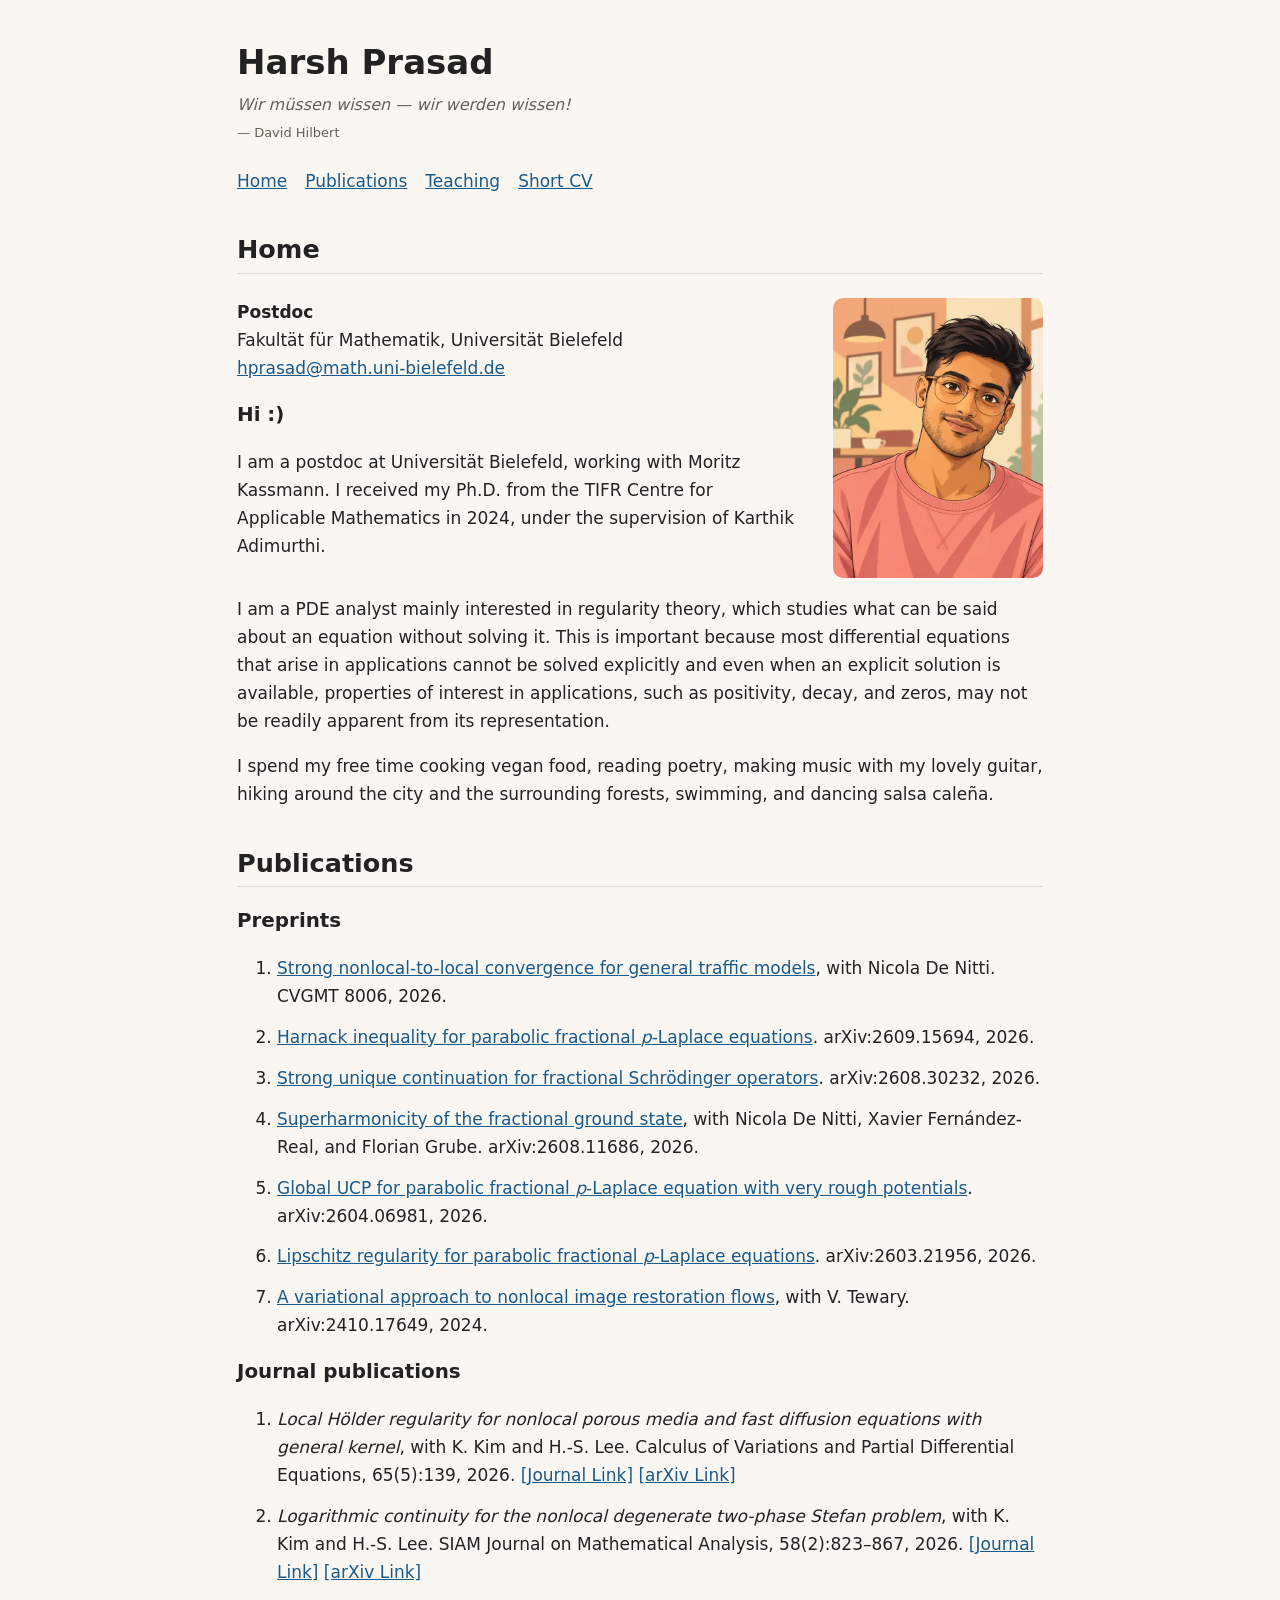
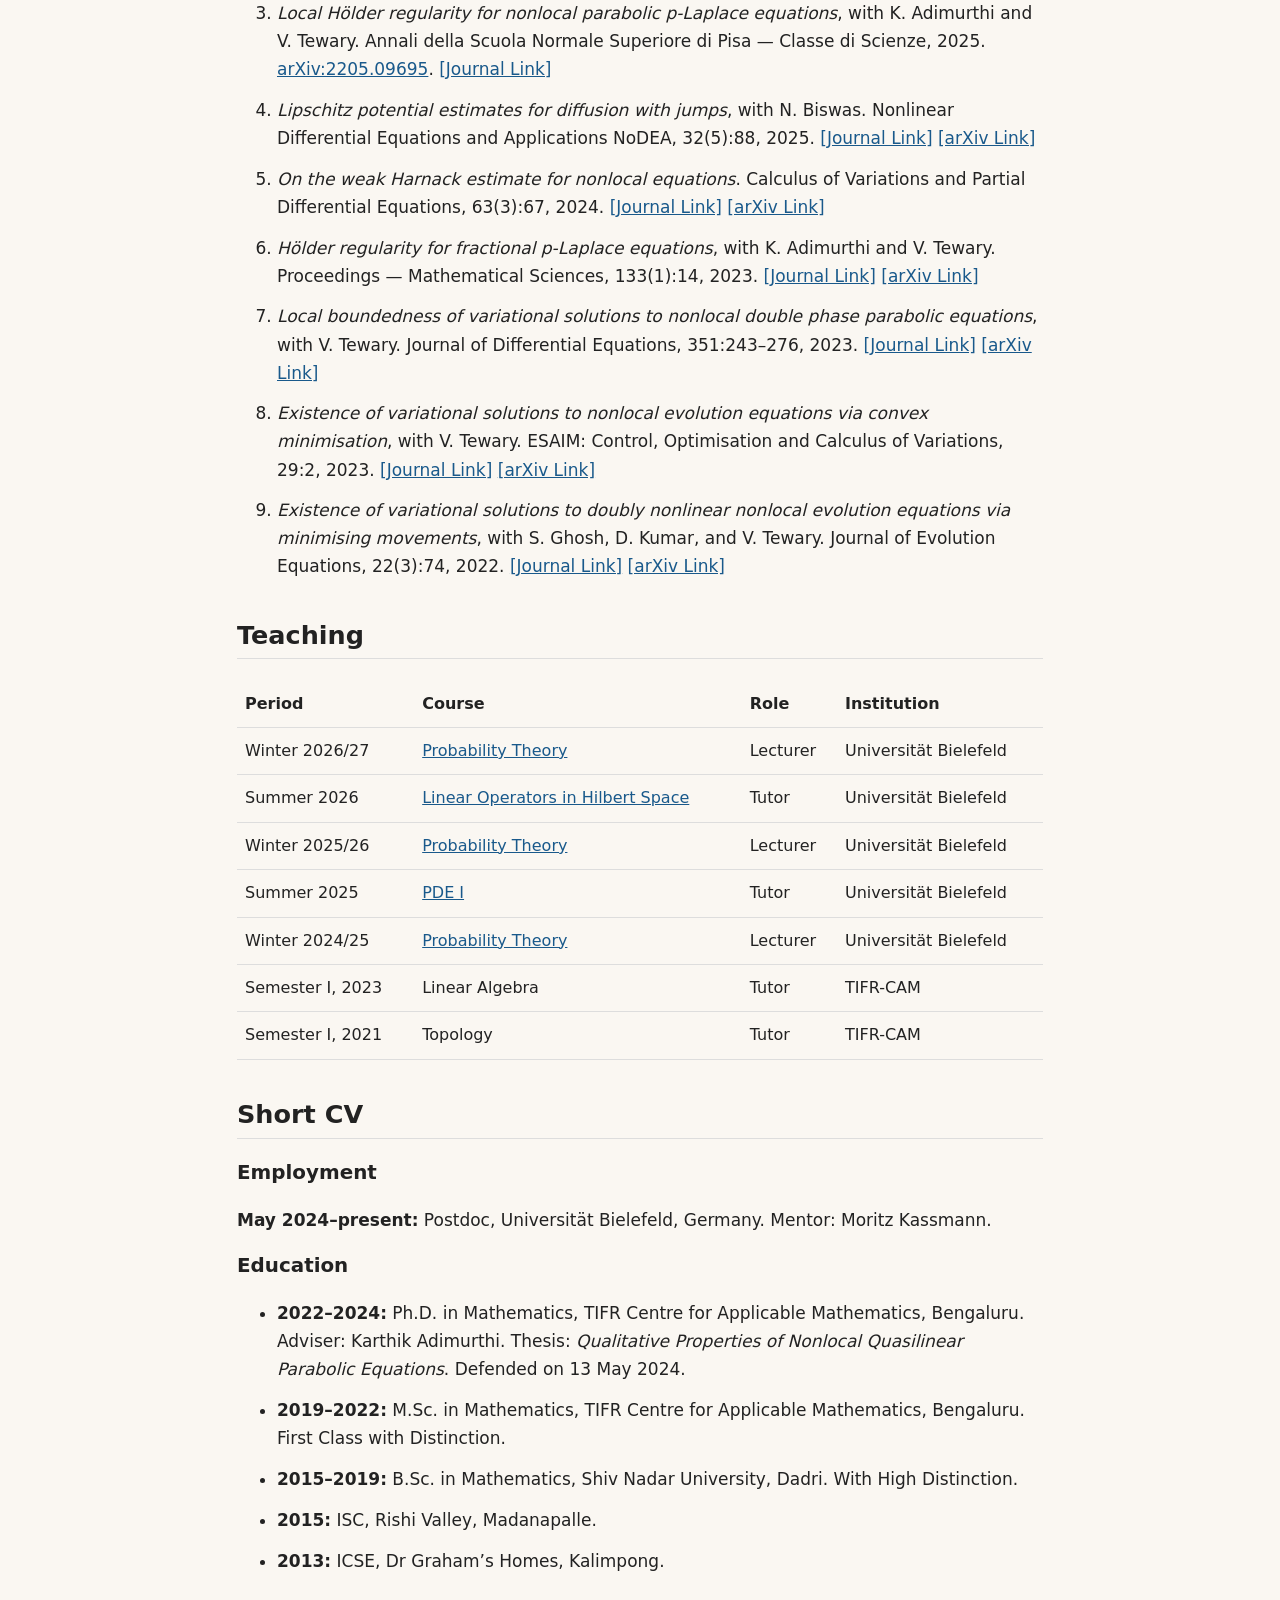
==== index.html @ 890b650e "Update ISC schooling to Rishi Valley, Madanapalle" ====
<!doctype html>
<html lang="en-GB">
<head>
<meta charset="utf-8">
<meta name="viewport" content="width=device-width, initial-scale=1">
<title>Harsh Prasad — Academic Profile</title>
<link rel="stylesheet" href="style.css?v=20261004-hilbert">
<style>
html, body { background-color: #FAF7F2; }
</style>
</head>
<body>
<h1>Harsh Prasad</h1>
<blockquote class="motto" lang="de">
<p>Wir müssen wissen — wir werden wissen!</p>
<footer>— David Hilbert</footer>
</blockquote>

<nav aria-label="Section navigation"><a href="#home">Home</a><a href="#publications">Publications</a><a href="#teaching">Teaching</a><a href="#cv">Short CV</a></nav>
<section id="home">
<h2>Home</h2>
<div class="profile-intro">
<div class="profile-text">
<p><strong>Postdoc</strong><br>Fakultät für Mathematik, Universität Bielefeld<br><a href="mailto:hprasad@math.uni-bielefeld.de">hprasad@math.uni-bielefeld.de</a></p>
<h3>Hi :)</h3>
<p>I am a postdoc at Universität Bielefeld, working with Moritz Kassmann. I received my Ph.D. from the TIFR Centre for Applicable Mathematics in 2024, under the supervision of Karthik Adimurthi.</p>
</div>
<img class="profile-portrait" src="images/harsh-prasad-anime.webp" alt="Anime-style portrait of Harsh Prasad" width="600" height="800" decoding="async">
</div>
<p>I am a PDE analyst mainly interested in regularity theory, which studies what can be said about an equation without solving it. This is important because most differential equations that arise in applications cannot be solved explicitly and even when an explicit solution is available, properties of interest in applications, such as positivity, decay, and zeros, may not be readily apparent from its representation.</p>
<p>I spend my free time cooking vegan food, reading poetry, making music with my lovely guitar, hiking around the city and the surrounding forests, swimming, and dancing salsa caleña.</p>
</section>
<section id="publications">
<h2>Publications</h2>
<h3>Preprints</h3>
<ol>
<li><a href="https://cvgmt.sns.it/paper/8006/">Strong nonlocal-to-local convergence for general traffic models</a>, with Nicola De Nitti. CVGMT 8006, 2026.</li>
<li><a href="https://arxiv.org/abs/2609.15694">Harnack inequality for parabolic fractional <i>p</i>-Laplace equations</a>. arXiv:2609.15694, 2026.</li>
<li><a href="https://arxiv.org/abs/2608.30232">Strong unique continuation for fractional Schrödinger operators</a>. arXiv:2608.30232, 2026.</li>
<li><a href="https://arxiv.org/abs/2608.11686">Superharmonicity of the fractional ground state</a>, with Nicola De Nitti, Xavier Fernández-Real, and Florian Grube. arXiv:2608.11686, 2026.</li>
<li><a href="https://arxiv.org/abs/2604.06981">Global UCP for parabolic fractional <i>p</i>-Laplace equation with very rough potentials</a>. arXiv:2604.06981, 2026.</li>
<li><a href="https://arxiv.org/abs/2603.21956">Lipschitz regularity for parabolic fractional <i>p</i>-Laplace equations</a>. arXiv:2603.21956, 2026.</li>
<li><a href="https://arxiv.org/abs/2410.17649">A variational approach to nonlocal image restoration flows</a>, with V. Tewary. arXiv:2410.17649, 2024.</li>
</ol>
<h3>Journal publications</h3>
<ol>
<li><i>Local Hölder regularity for nonlocal porous media and fast diffusion equations with general kernel</i>, with K. Kim and H.-S. Lee. Calculus of Variations and Partial Differential Equations, 65(5):139, 2026. <a href="https://doi.org/10.1007/s00526-026-03306-4">[Journal Link]</a> <a href="https://arxiv.org/abs/2504.15735">[arXiv Link]</a></li>
<li><i>Logarithmic continuity for the nonlocal degenerate two-phase Stefan problem</i>, with K. Kim and H.-S. Lee. SIAM Journal on Mathematical Analysis, 58(2):823–867, 2026. <a href="https://epubs.siam.org/doi/10.1137/25M1757770">[Journal Link]</a> <a href="https://arxiv.org/abs/2504.17383">[arXiv Link]</a></li>
<li><i>Local Hölder regularity for nonlocal parabolic <i>p</i>-Laplace equations</i>, with K. Adimurthi and V. Tewary. Annali della Scuola Normale Superiore di Pisa — Classe di Scienze, 2025. <a href="https://arxiv.org/abs/2205.09695">arXiv:2205.09695</a>. <a href="https://journals.sns.it/index.php/annaliscienze/article/view/6906">[Journal Link]</a></li>
<li><i>Lipschitz potential estimates for diffusion with jumps</i>, with N. Biswas. Nonlinear Differential Equations and Applications NoDEA, 32(5):88, 2025. <a href="https://doi.org/10.1007/s00030-025-01086-y">[Journal Link]</a> <a href="https://arxiv.org/abs/2307.02803">[arXiv Link]</a></li>
<li><i>On the weak Harnack estimate for nonlocal equations</i>. Calculus of Variations and Partial Differential Equations, 63(3):67, 2024. <a href="https://doi.org/10.1007/s00526-024-02670-3">[Journal Link]</a> <a href="https://arxiv.org/abs/2306.02933">[arXiv Link]</a></li>
<li><i>Hölder regularity for fractional <i>p</i>-Laplace equations</i>, with K. Adimurthi and V. Tewary. Proceedings — Mathematical Sciences, 133(1):14, 2023. <a href="https://doi.org/10.1007/s12044-023-00734-6">[Journal Link]</a> <a href="https://arxiv.org/abs/2203.13082">[arXiv Link]</a></li>
<li><i>Local boundedness of variational solutions to nonlocal double phase parabolic equations</i>, with V. Tewary. Journal of Differential Equations, 351:243–276, 2023. <a href="https://www.sciencedirect.com/science/article/pii/S002203962200746X">[Journal Link]</a> <a href="https://arxiv.org/abs/2112.02345">[arXiv Link]</a></li>
<li><i>Existence of variational solutions to nonlocal evolution equations via convex minimisation</i>, with V. Tewary. ESAIM: Control, Optimisation and Calculus of Variations, 29:2, 2023. <a href="https://www.esaim-cocv.org/articles/cocv/abs/2023/01/cocv220147/cocv220147.html">[Journal Link]</a> <a href="https://arxiv.org/abs/2112.00402">[arXiv Link]</a></li>
<li><i>Existence of variational solutions to doubly nonlinear nonlocal evolution equations via minimising movements</i>, with S. Ghosh, D. Kumar, and V. Tewary. Journal of Evolution Equations, 22(3):74, 2022. <a href="https://doi.org/10.1007/s00028-022-00834-2">[Journal Link]</a> <a href="https://arxiv.org/abs/2201.00634">[arXiv Link]</a></li>
</ol>
</section>
<section id="teaching">
<h2>Teaching</h2>
<div class="table-wrap">
<table>
<thead><tr><th scope="col">Period</th><th scope="col">Course</th><th scope="col">Role</th><th scope="col">Institution</th></tr></thead>
<tbody>
<tr><td>Winter 2026/27</td><td><a href="https://ekvv.uni-bielefeld.de/kvv_publ/publ/vd?id=732698938">Probability Theory</a></td><td>Lecturer</td><td>Universität Bielefeld</td></tr>
<tr><td>Summer 2026</td><td><a href="https://ekvv.uni-bielefeld.de/kvv_publ/publ/vd?id=705949330">Linear Operators in Hilbert Space</a></td><td>Tutor</td><td>Universität Bielefeld</td></tr>
<tr><td>Winter 2025/26</td><td><a href="https://ekvv.uni-bielefeld.de/kvv_publ/publ/vd?id=561658065">Probability Theory</a></td><td>Lecturer</td><td>Universität Bielefeld</td></tr>
<tr><td>Summer 2025</td><td><a href="https://ekvv.uni-bielefeld.de/kvv_publ/publ/vd?id=527986145">PDE I</a></td><td>Tutor</td><td>Universität Bielefeld</td></tr>
<tr><td>Winter 2024/25</td><td><a href="https://ekvv.uni-bielefeld.de/kvv_publ/publ/vd?id=496273199">Probability Theory</a></td><td>Lecturer</td><td>Universität Bielefeld</td></tr>
<tr><td>Semester I, 2023</td><td>Linear Algebra</td><td>Tutor</td><td>TIFR-CAM</td></tr>
<tr><td>Semester I, 2021</td><td>Topology</td><td>Tutor</td><td>TIFR-CAM</td></tr>
</tbody>
</table>
</div>
</section>
<section id="cv">
<h2>Short CV</h2>
<h3>Employment</h3>
<p><strong>May 2024–present:</strong> Postdoc, Universität Bielefeld, Germany. Mentor: Moritz Kassmann.</p>
<h3>Education</h3>
<ul>
<li><strong>2022–2024:</strong> Ph.D. in Mathematics, TIFR Centre for Applicable Mathematics, Bengaluru. Adviser: Karthik Adimurthi. Thesis: <i>Qualitative Properties of Nonlocal Quasilinear Parabolic Equations</i>. Defended on 13 May 2024.</li>
<li><strong>2019–2022:</strong> M.Sc. in Mathematics, TIFR Centre for Applicable Mathematics, Bengaluru. First Class with Distinction.</li>
<li><strong>2015–2019:</strong> B.Sc. in Mathematics, Shiv Nadar University, Dadri. With High Distinction.</li>
<li><strong>2015:</strong> ISC, Rishi Valley, Madanapalle.</li>
<li><strong>2013:</strong> ICSE, Dr Graham’s Homes, Kalimpong.</li>
</ul>
</section>

</body>
</html>
---- style.css ----
:root {
    --text-color: #222;
    --link-color: #19598b;
    --border-color: #ddd;
}
html { background-color: #FAF7F2; }
* { box-sizing: border-box; }
body {
    max-width: 850px;
    margin: 40px auto;
    padding: 0 22px;
    font: 17px/1.65 system-ui, -apple-system, BlinkMacSystemFont, "Segoe UI", Roboto, Helvetica, Arial, sans-serif;
    color: var(--text-color);
    background: #FAF7F2;
}
h1, h2, h3 { line-height: 1.3; }
h1 { margin-bottom: 8px; }
.motto { margin: 0 0 24px; color: #655F57; }
.motto p { margin: 0; color: inherit; font-size: 16px; font-style: italic; }
.motto footer { margin-top: 3px; font-size: 13px; }
h2 {
    margin-top: 2.4rem;
    border-bottom: 1px solid var(--border-color);
    padding-bottom: .4rem;
}
a { color: var(--link-color); }
a:hover { text-decoration-thickness: 2px; }
a:focus-visible { outline: 2px solid var(--link-color); outline-offset: 4px; }
.site-name { color: inherit; text-decoration: none; }
nav {
    display: flex;
    flex-wrap: wrap;
    gap: .5rem 18px;
    margin-bottom: 2rem;
}
nav a[aria-current="page"] { font-weight: bold; }
li { margin: .8rem 0; }
.paper-list { padding-left: 1.5rem; }
.paper-list li { margin-bottom: 1.5rem; }
.profile-header { margin-bottom: 40px; }
.profile-intro {
    display: grid;
    grid-template-columns: minmax(0, 1fr) 210px;
    gap: 2rem;
    align-items: start;
    margin-top: 1.5rem;
}
.profile-text > :first-child { margin-top: 0; }
.profile-text > :last-child { margin-bottom: 0; }
.profile-portrait {
    display: block;
    width: 100%;
    height: auto;
    border-radius: 10px;
}
.short-cv-section { margin-top: 30px; }
.table-wrap { overflow-x: auto; }
table {
    width: 100%;
    border-collapse: collapse;
    font-size: 16px;
}
th, td {
    text-align: left;
    vertical-align: top;
    border-bottom: 1px solid var(--border-color);
    padding: 10px 8px;
}
.cv-list { padding-left: 1.5rem; }
.cv-list li { display: block; }
.cv-year { font-weight: bold; }
.cv-details { margin-top: .15rem; }
@media (max-width: 600px) {
    body { margin: 24px auto; padding: 0 18px; }
    .profile-intro { grid-template-columns: 1fr; gap: 1.5rem; }
    .profile-portrait { order: -1; max-width: 190px; justify-self: center; }
    table { font-size: 14px; }
    th, td { padding: 8px 6px; }
    nav { gap: .5rem 16px; }
}
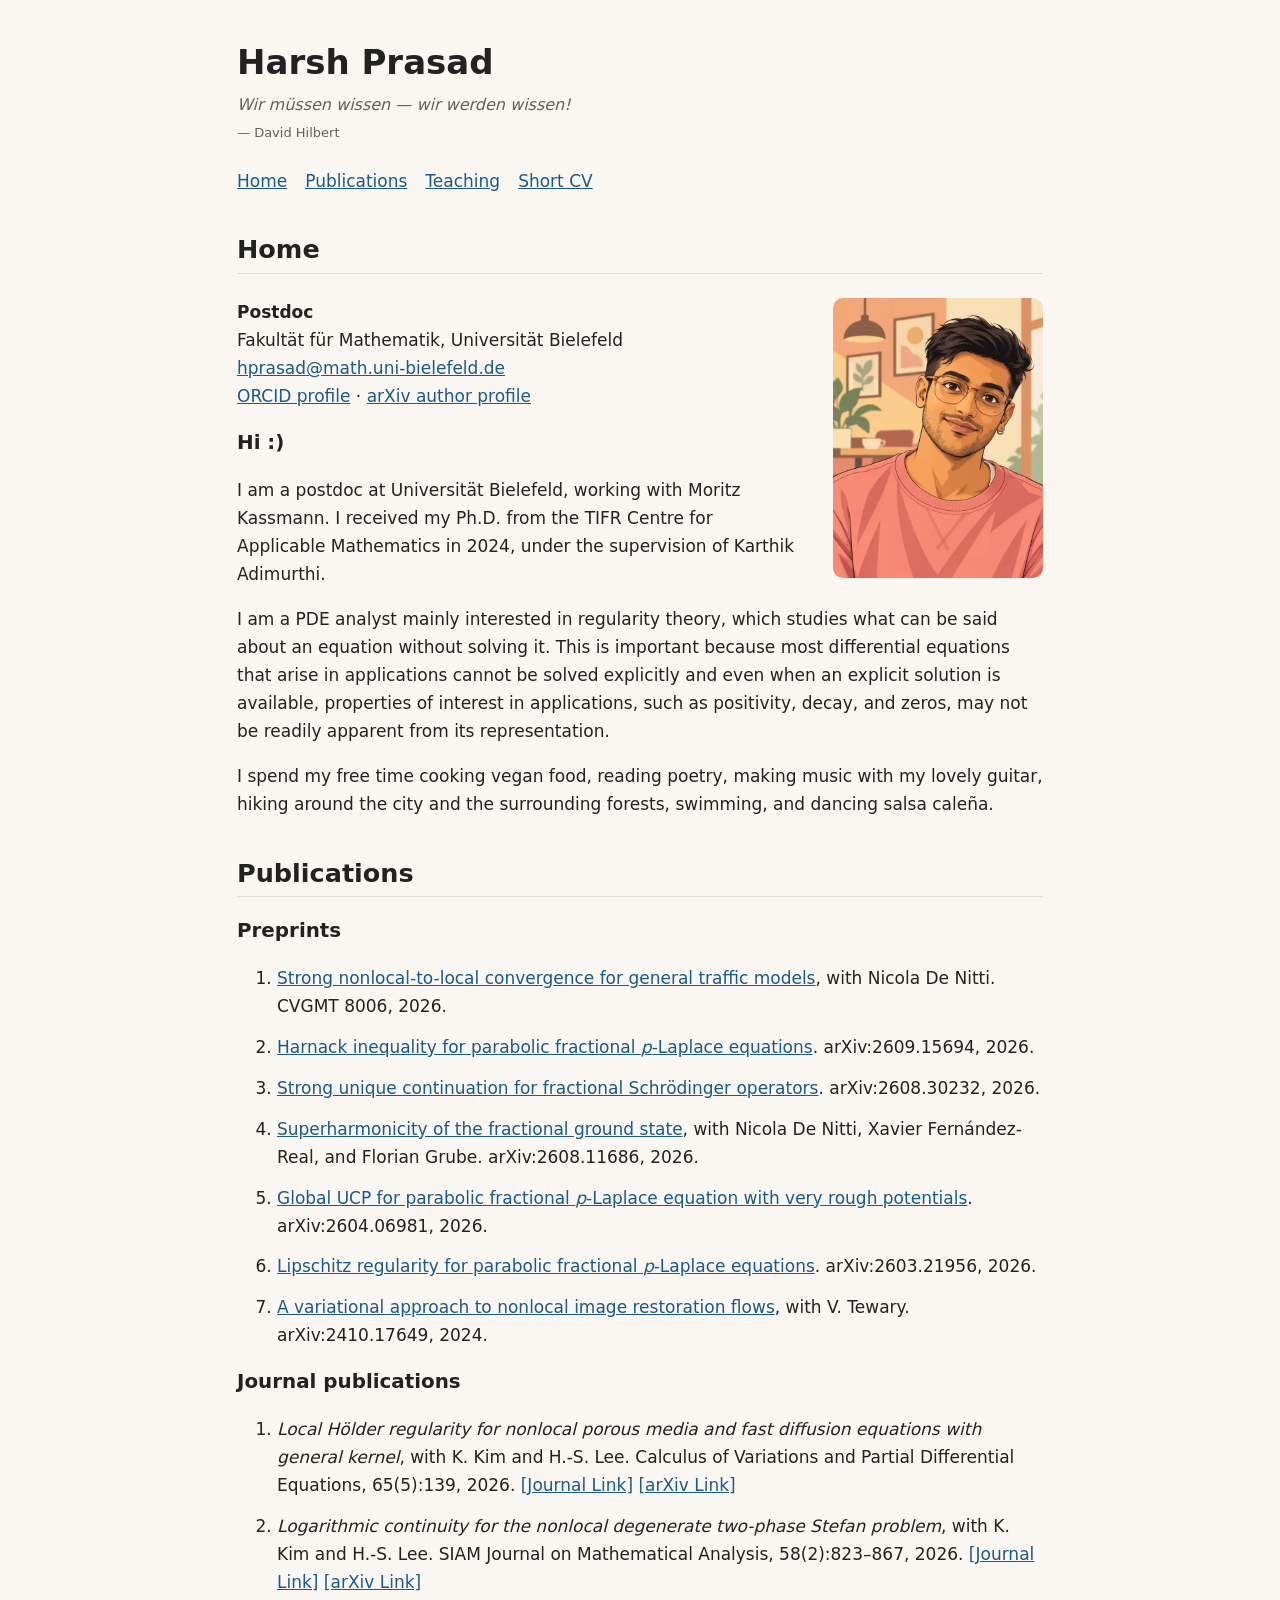
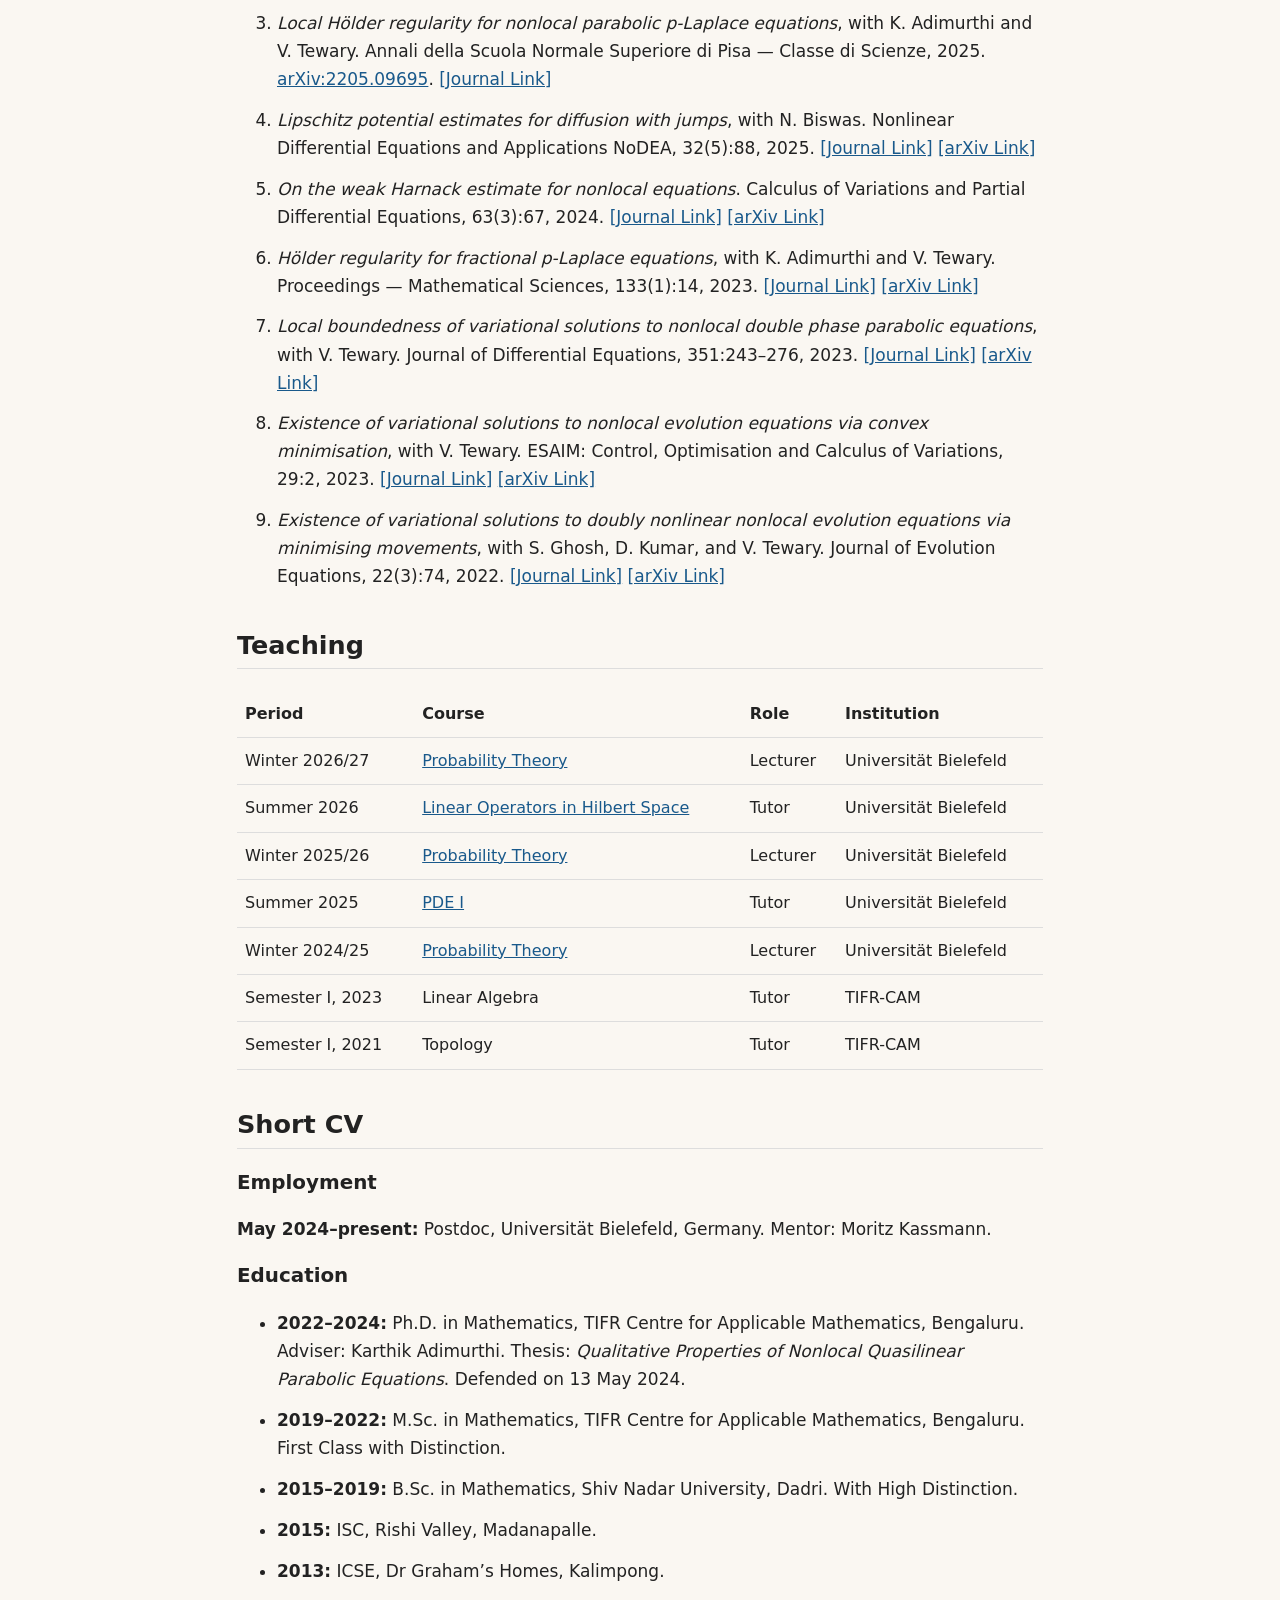
==== commit 8581d850: "Add ORCID and arXiv author profiles to homepage contact details" ====
--- a/index.html
+++ b/index.html
@@ -21,7 +21,7 @@
 <h2>Home</h2>
 <div class="profile-intro">
 <div class="profile-text">
-<p><strong>Postdoc</strong><br>Fakultät für Mathematik, Universität Bielefeld<br><a href="mailto:hprasad@math.uni-bielefeld.de">hprasad@math.uni-bielefeld.de</a></p>
+<p><strong>Postdoc</strong><br>Fakultät für Mathematik, Universität Bielefeld<br><a href="mailto:hprasad@math.uni-bielefeld.de">hprasad@math.uni-bielefeld.de</a><br><a href="https://orcid.org/0009-0002-7082-5289" rel="me">ORCID profile</a> · <a href="https://arxiv.org/a/prasad_h_1" rel="me">arXiv author profile</a></p>
 <h3>Hi :)</h3>
 <p>I am a postdoc at Universität Bielefeld, working with Moritz Kassmann. I received my Ph.D. from the TIFR Centre for Applicable Mathematics in 2024, under the supervision of Karthik Adimurthi.</p>
 </div>
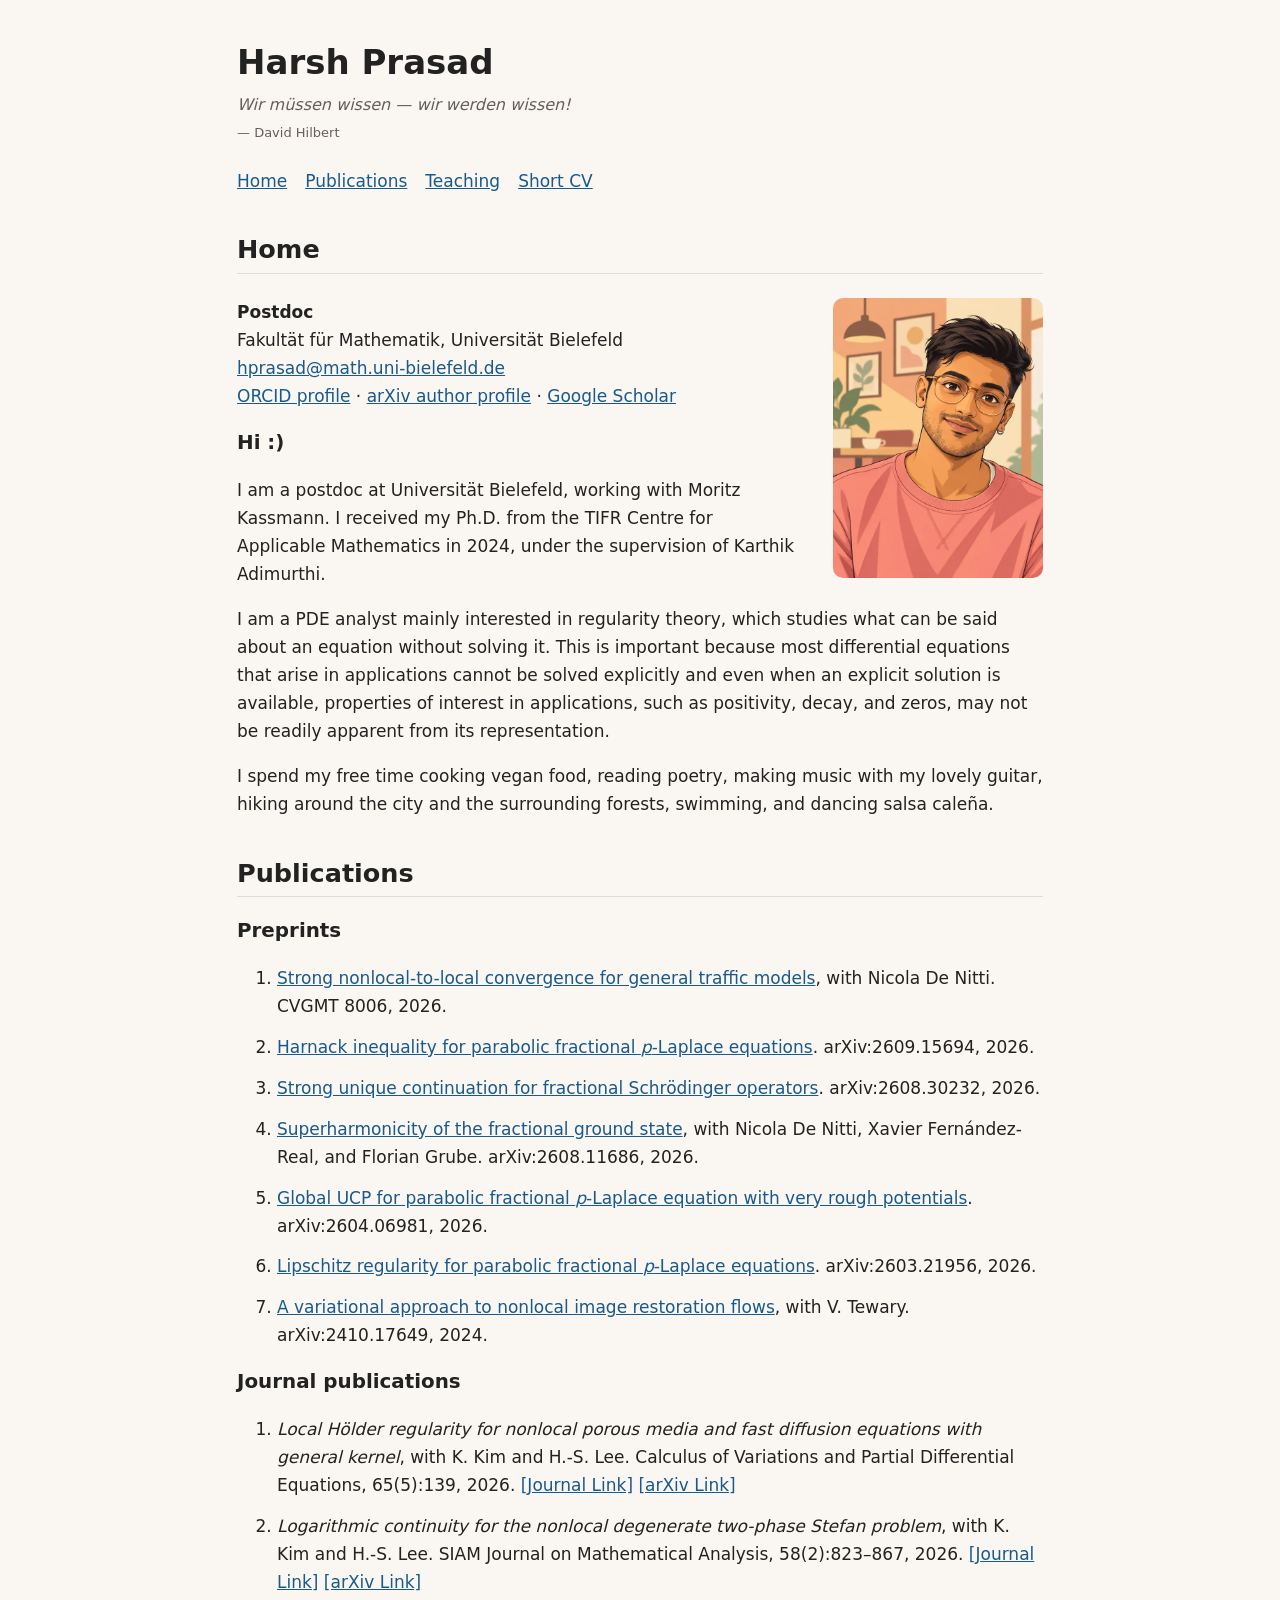
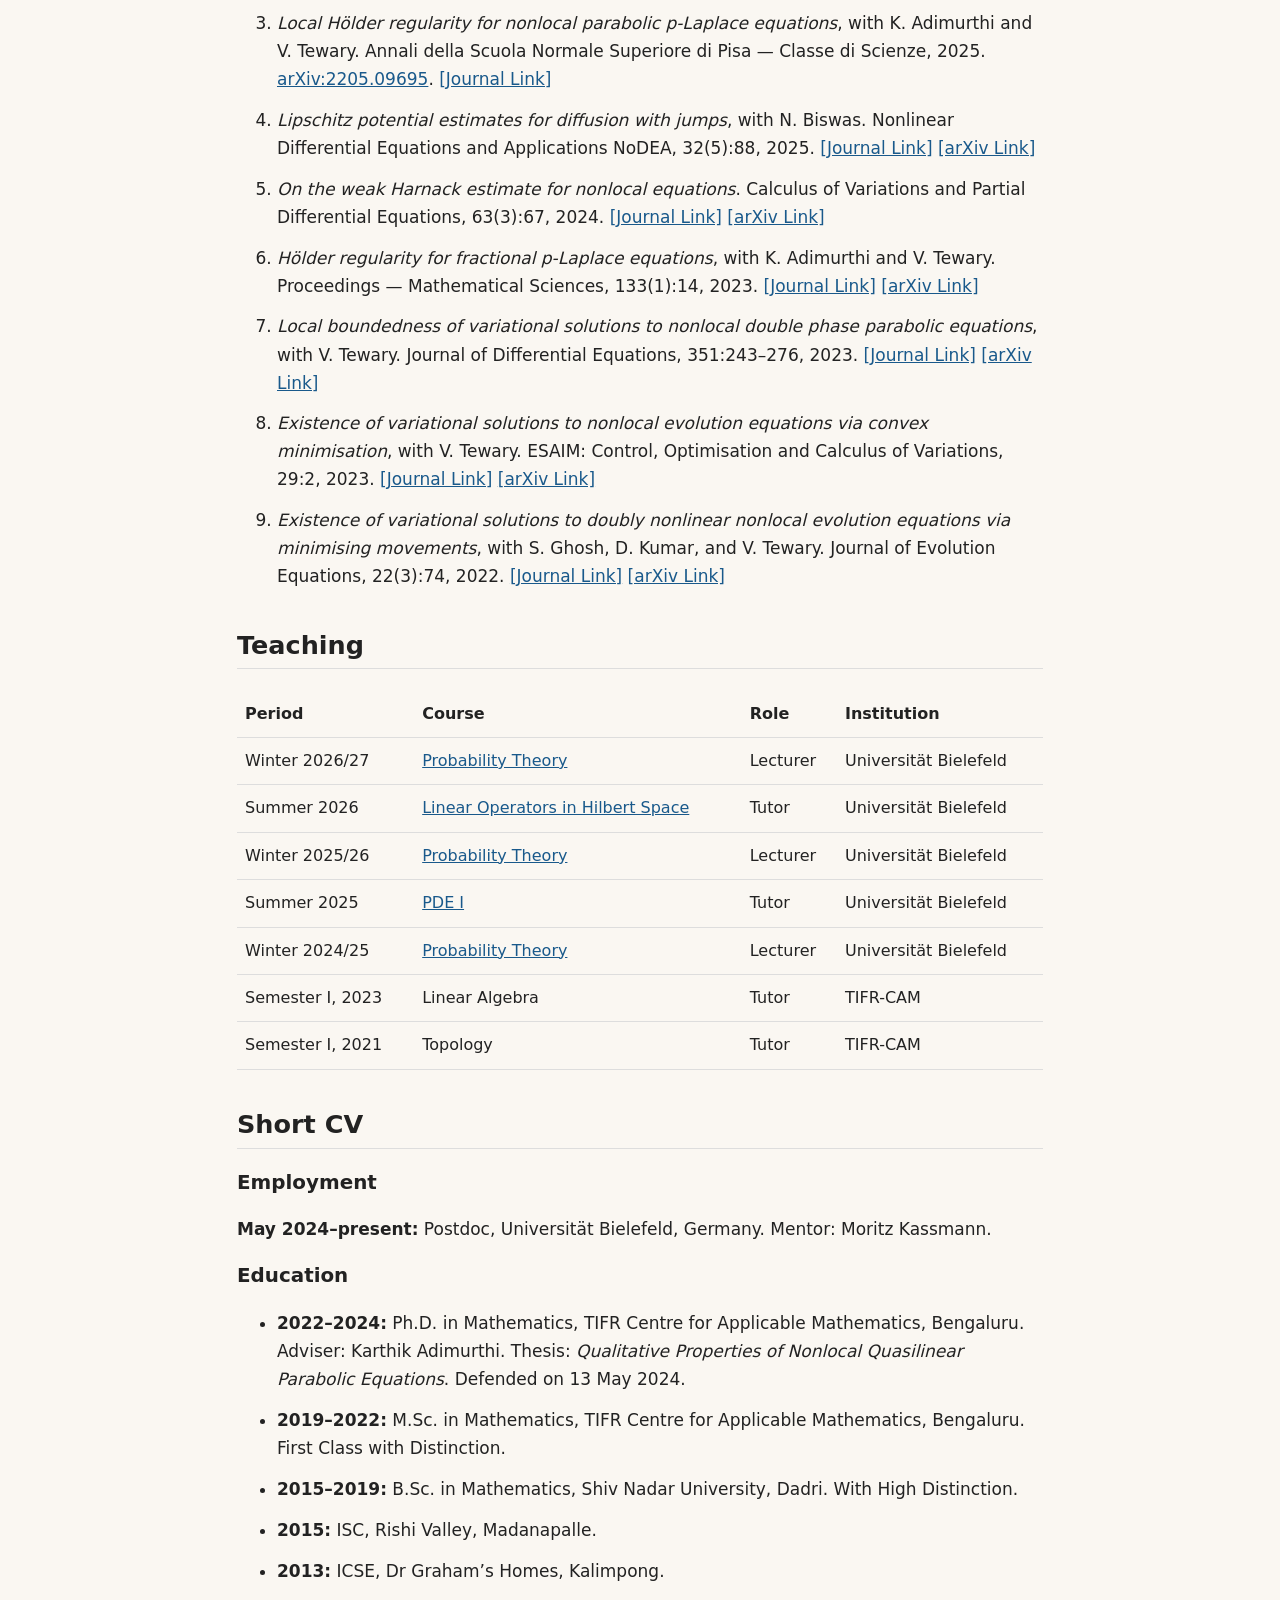
==== commit 1c3e0f0f: "Add Google Scholar profile link to homepage" ====
--- a/index.html
+++ b/index.html
@@ -21,7 +21,7 @@
 <h2>Home</h2>
 <div class="profile-intro">
 <div class="profile-text">
-<p><strong>Postdoc</strong><br>Fakultät für Mathematik, Universität Bielefeld<br><a href="mailto:hprasad@math.uni-bielefeld.de">hprasad@math.uni-bielefeld.de</a><br><a href="https://orcid.org/0009-0002-7082-5289" rel="me">ORCID profile</a> · <a href="https://arxiv.org/a/prasad_h_1" rel="me">arXiv author profile</a></p>
+<p><strong>Postdoc</strong><br>Fakultät für Mathematik, Universität Bielefeld<br><a href="mailto:hprasad@math.uni-bielefeld.de">hprasad@math.uni-bielefeld.de</a><br><a href="https://orcid.org/0009-0002-7082-5289" rel="me">ORCID profile</a> · <a href="https://arxiv.org/a/prasad_h_1" rel="me">arXiv author profile</a> · <a href="https://scholar.google.com/citations?user=RDR32EUAAAAJ" rel="me">Google Scholar</a></p>
 <h3>Hi :)</h3>
 <p>I am a postdoc at Universität Bielefeld, working with Moritz Kassmann. I received my Ph.D. from the TIFR Centre for Applicable Mathematics in 2024, under the supervision of Karthik Adimurthi.</p>
 </div>
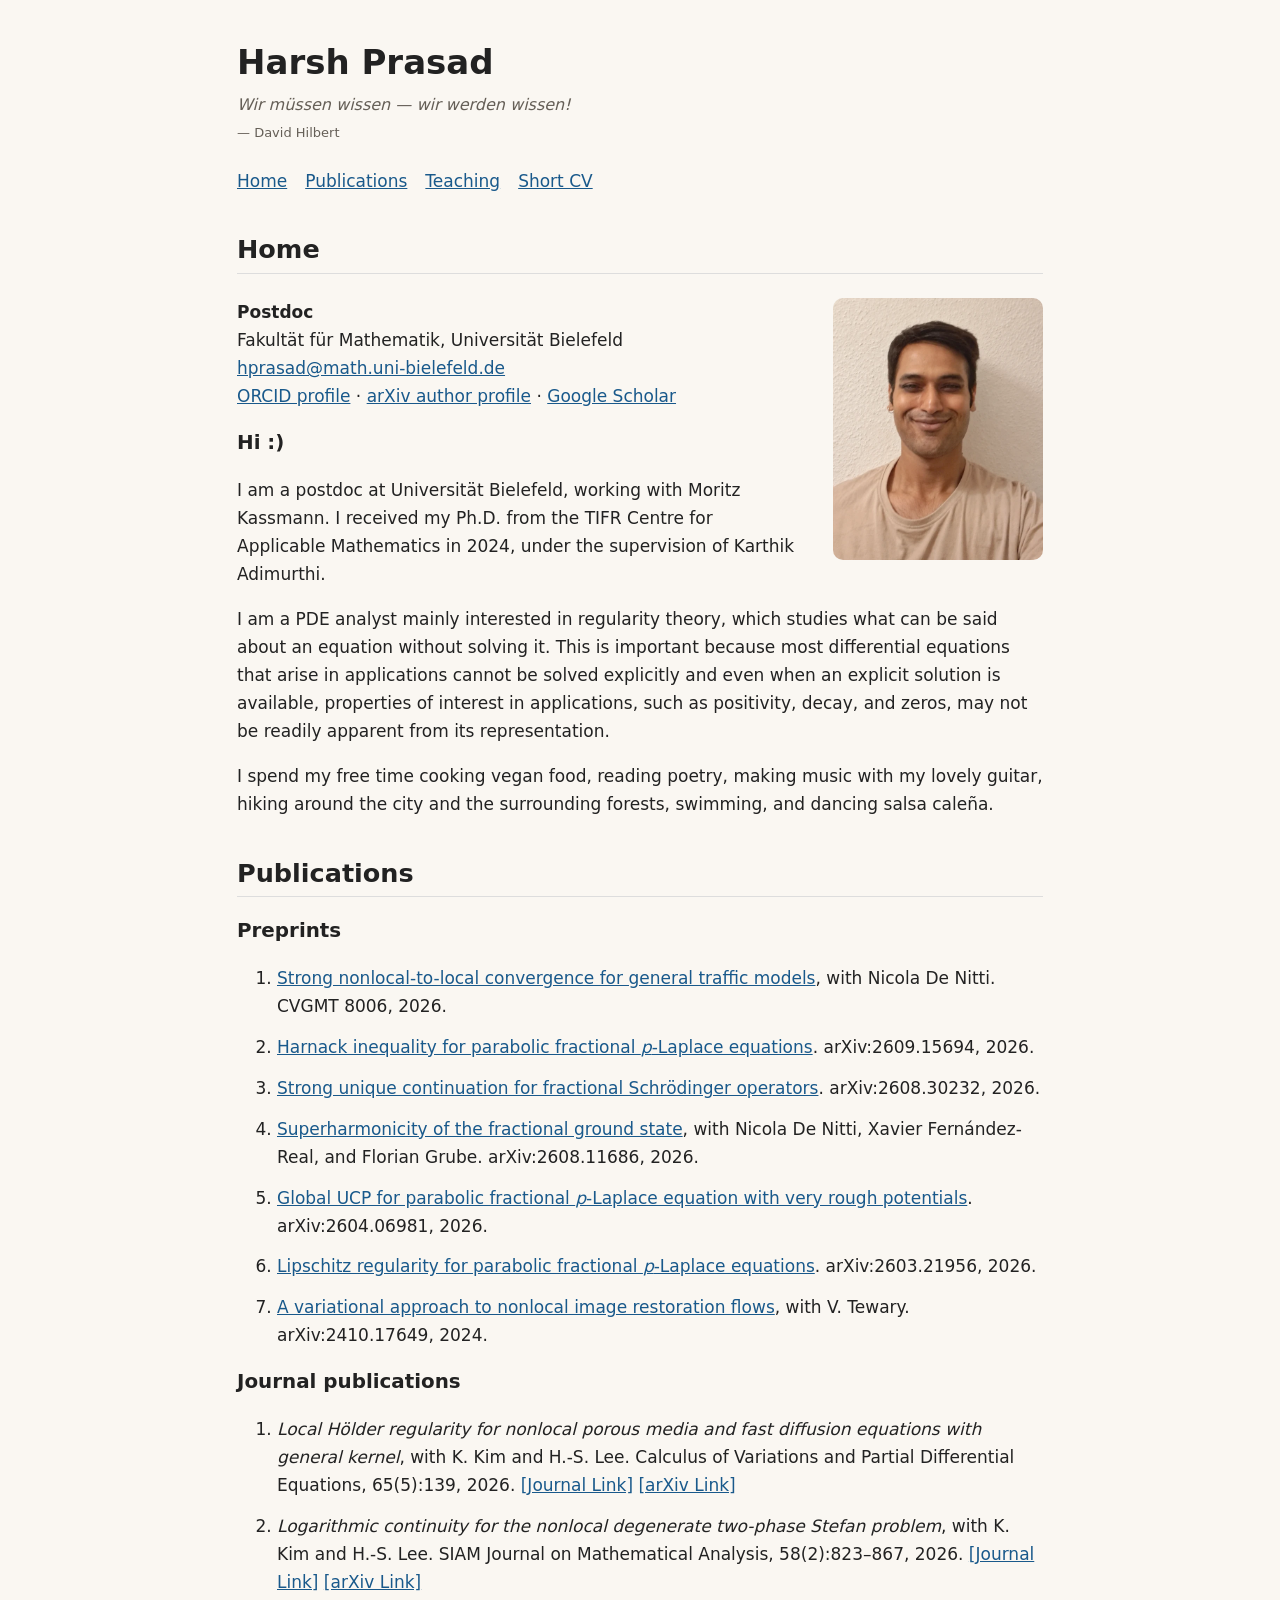
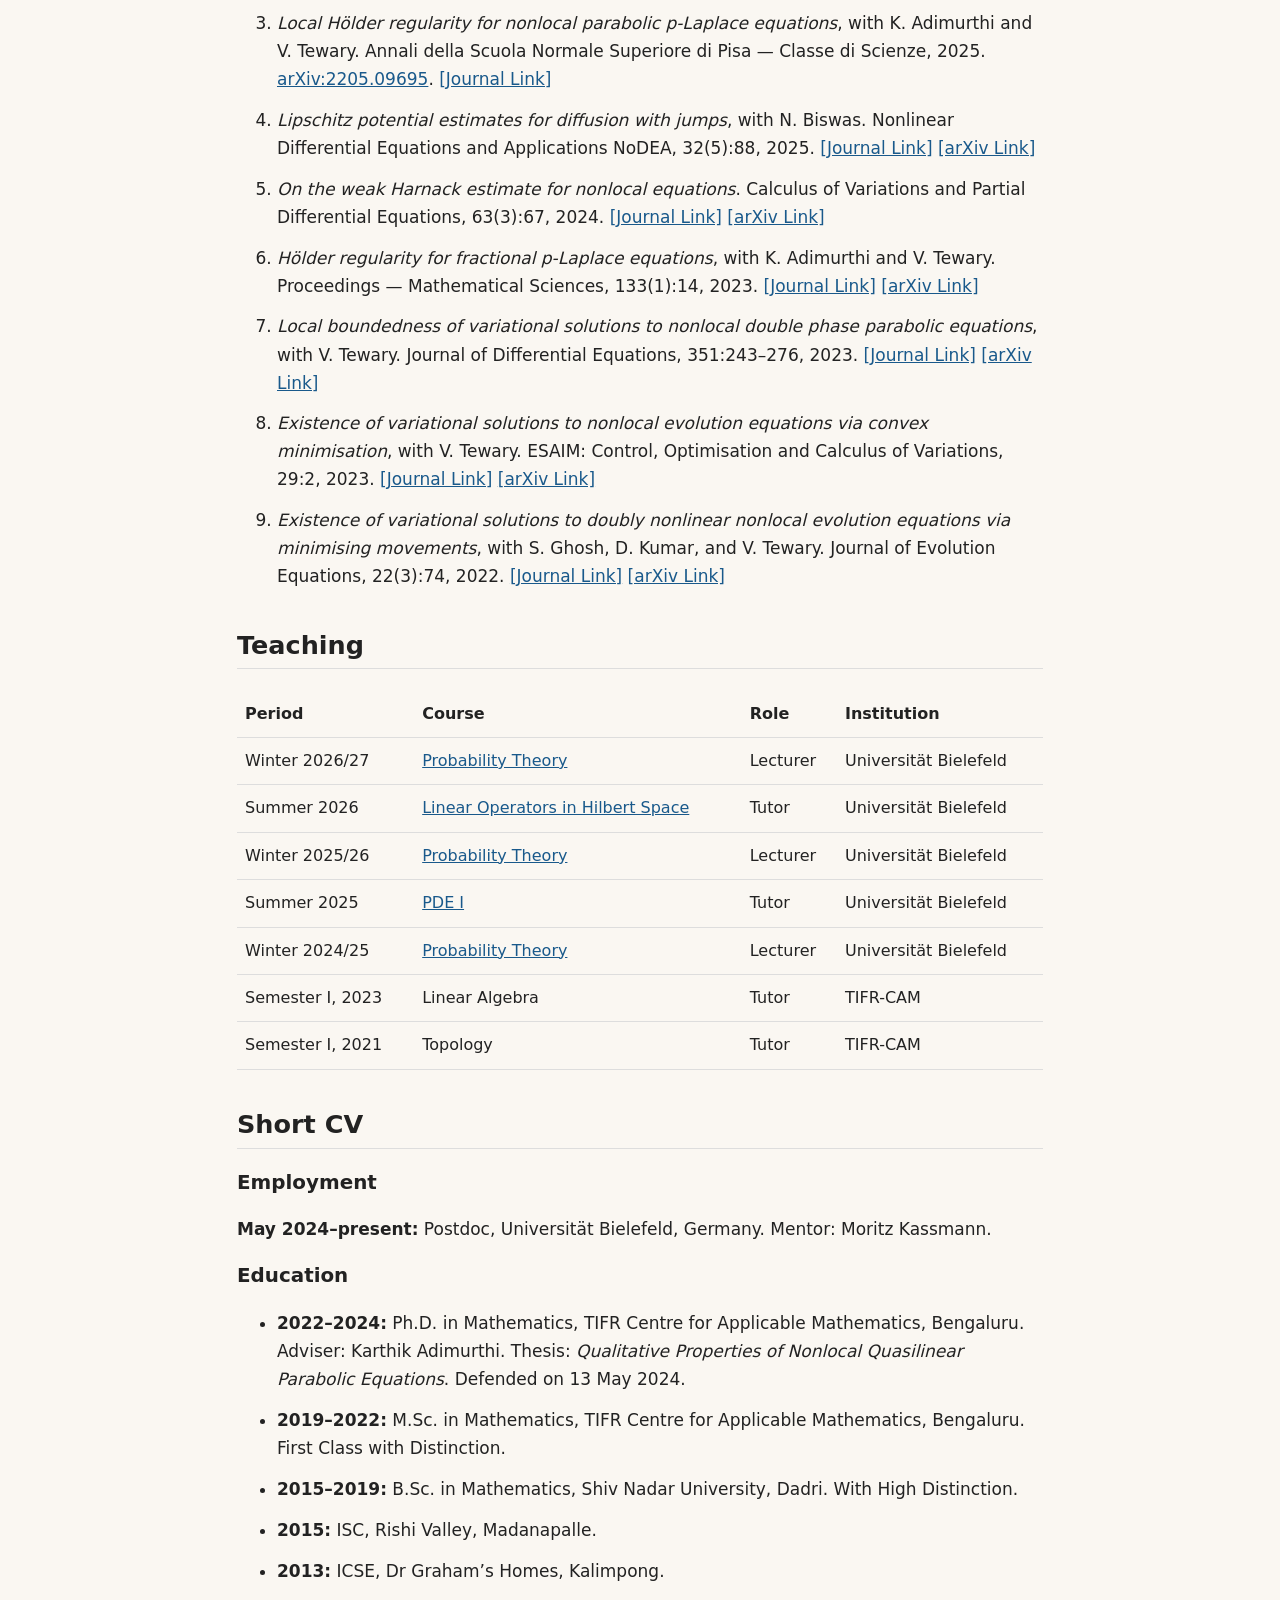
==== commit 7886c269: "Replace anime portrait with cropped photograph" ====
--- a/index.html
+++ b/index.html
@@ -25,7 +25,7 @@
 <h3>Hi :)</h3>
 <p>I am a postdoc at Universität Bielefeld, working with Moritz Kassmann. I received my Ph.D. from the TIFR Centre for Applicable Mathematics in 2024, under the supervision of Karthik Adimurthi.</p>
 </div>
-<img class="profile-portrait" src="images/harsh-prasad-anime.webp" alt="Anime-style portrait of Harsh Prasad" width="600" height="800" decoding="async">
+<img class="profile-portrait" src="images/harsh-prasad-portrait.webp" alt="Portrait of Harsh Prasad" width="600" height="750" decoding="async">
 </div>
 <p>I am a PDE analyst mainly interested in regularity theory, which studies what can be said about an equation without solving it. This is important because most differential equations that arise in applications cannot be solved explicitly and even when an explicit solution is available, properties of interest in applications, such as positivity, decay, and zeros, may not be readily apparent from its representation.</p>
 <p>I spend my free time cooking vegan food, reading poetry, making music with my lovely guitar, hiking around the city and the surrounding forests, swimming, and dancing salsa caleña.</p>
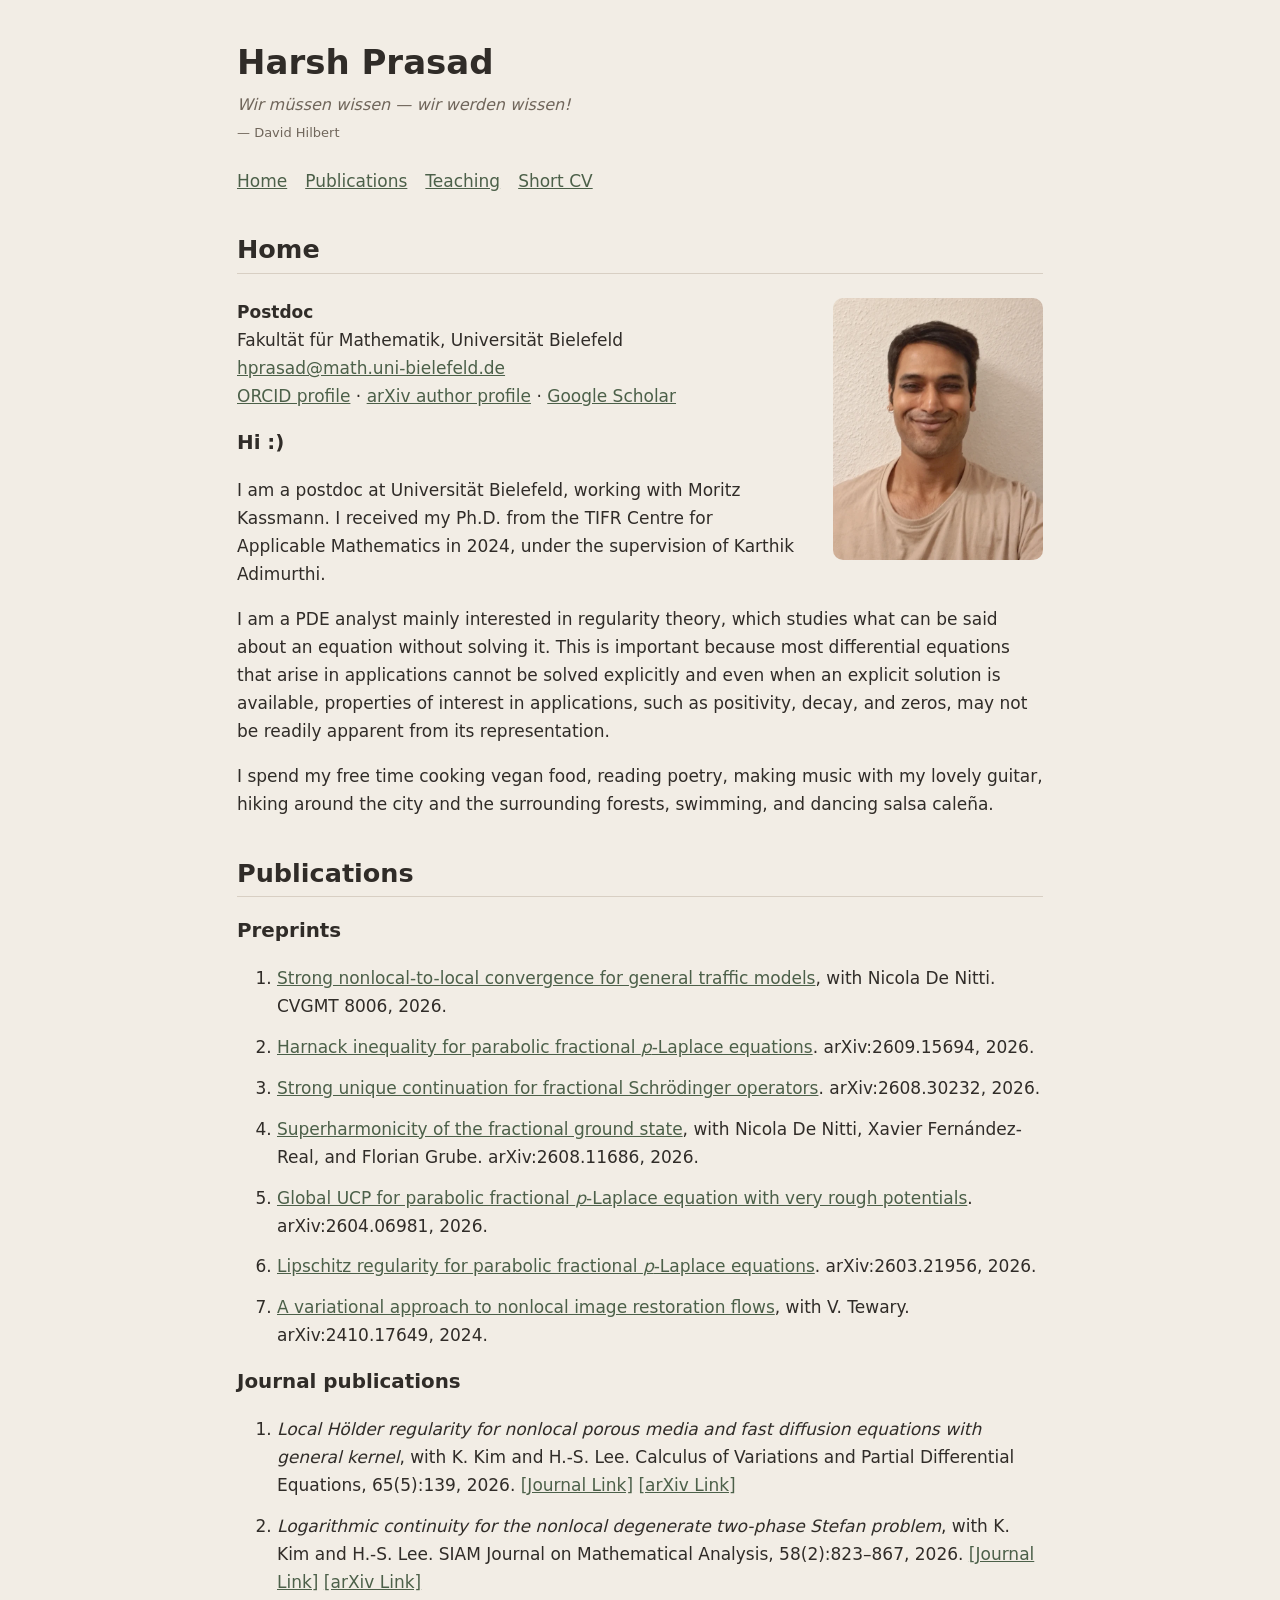
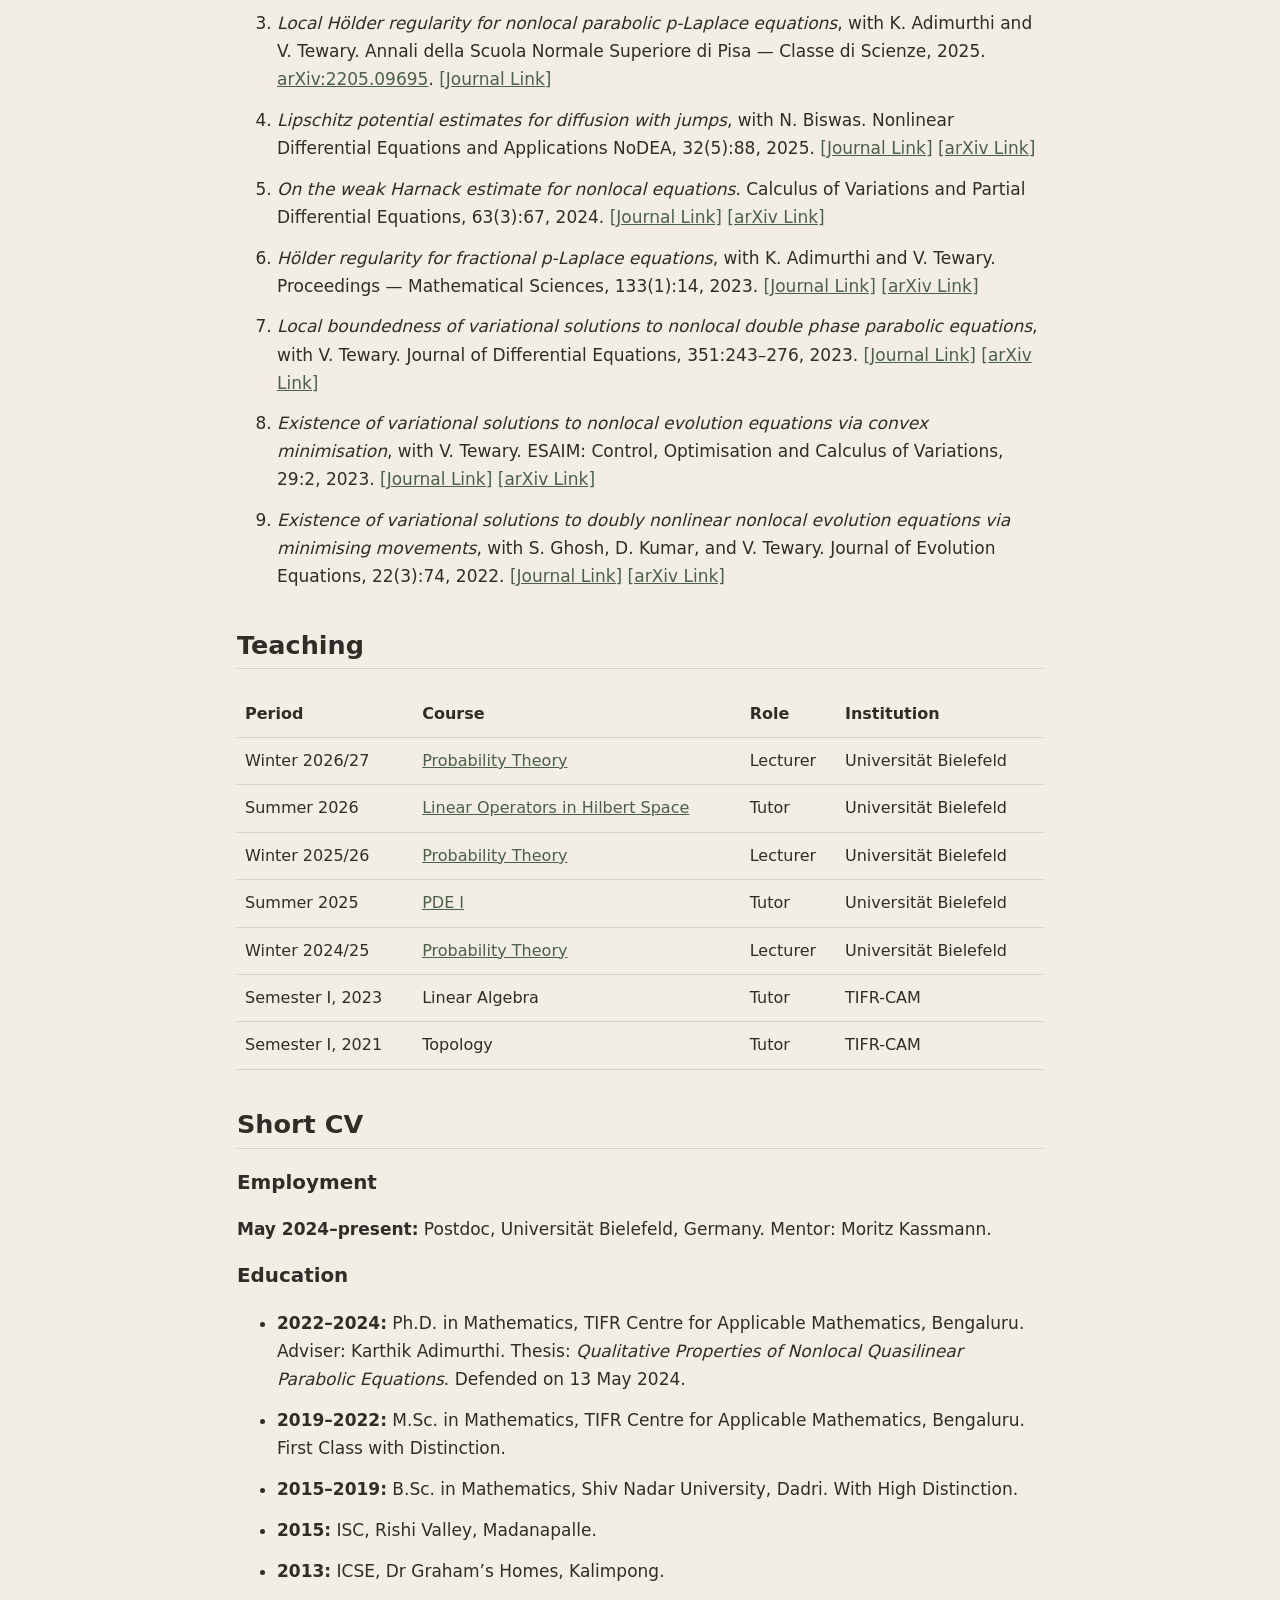
==== commit 0931743b: "Harmonise webpage palette with the new portrait" ====
--- a/index.html
+++ b/index.html
@@ -4,9 +4,9 @@
 <meta charset="utf-8">
 <meta name="viewport" content="width=device-width, initial-scale=1">
 <title>Harsh Prasad — Academic Profile</title>
-<link rel="stylesheet" href="style.css?v=20261004-hilbert">
+<link rel="stylesheet" href="style.css?v=20261026-warm-palette">
 <style>
-html, body { background-color: #FAF7F2; }
+html, body { background-color: #F2EDE5; }
 </style>
 </head>
 <body>
--- a/style.css
+++ b/style.css
@@ -1,9 +1,9 @@
 :root {
-    --text-color: #222;
-    --link-color: #19598b;
-    --border-color: #ddd;
+    --text-color: #302C28;
+    --link-color: #4C6049;
+    --border-color: #D8CFC3;
 }
-html { background-color: #FAF7F2; }
+html { background-color: #F2EDE5; }
 * { box-sizing: border-box; }
 body {
     max-width: 850px;
@@ -11,11 +11,11 @@
     padding: 0 22px;
     font: 17px/1.65 system-ui, -apple-system, BlinkMacSystemFont, "Segoe UI", Roboto, Helvetica, Arial, sans-serif;
     color: var(--text-color);
-    background: #FAF7F2;
+    background: #F2EDE5;
 }
 h1, h2, h3 { line-height: 1.3; }
 h1 { margin-bottom: 8px; }
-.motto { margin: 0 0 24px; color: #655F57; }
+.motto { margin: 0 0 24px; color: #70665B; }
 .motto p { margin: 0; color: inherit; font-size: 16px; font-style: italic; }
 .motto footer { margin-top: 3px; font-size: 13px; }
 h2 {
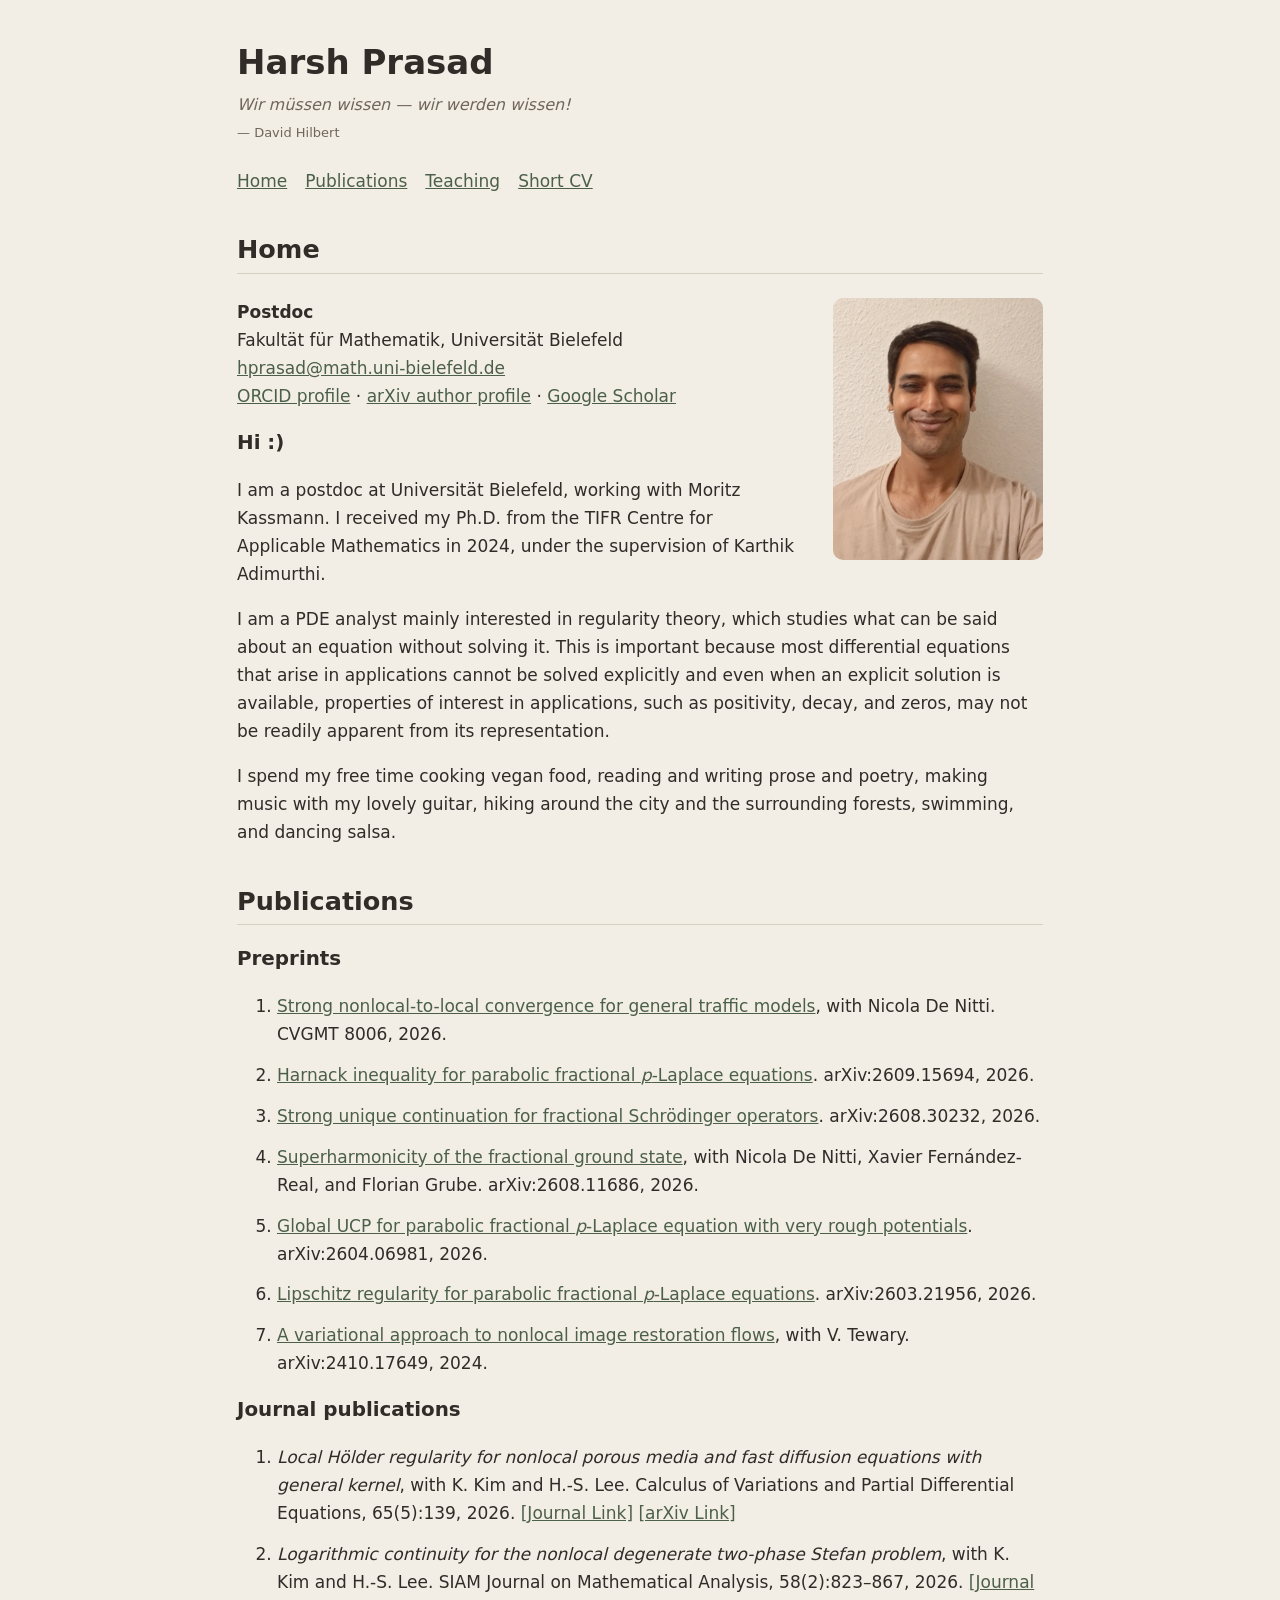
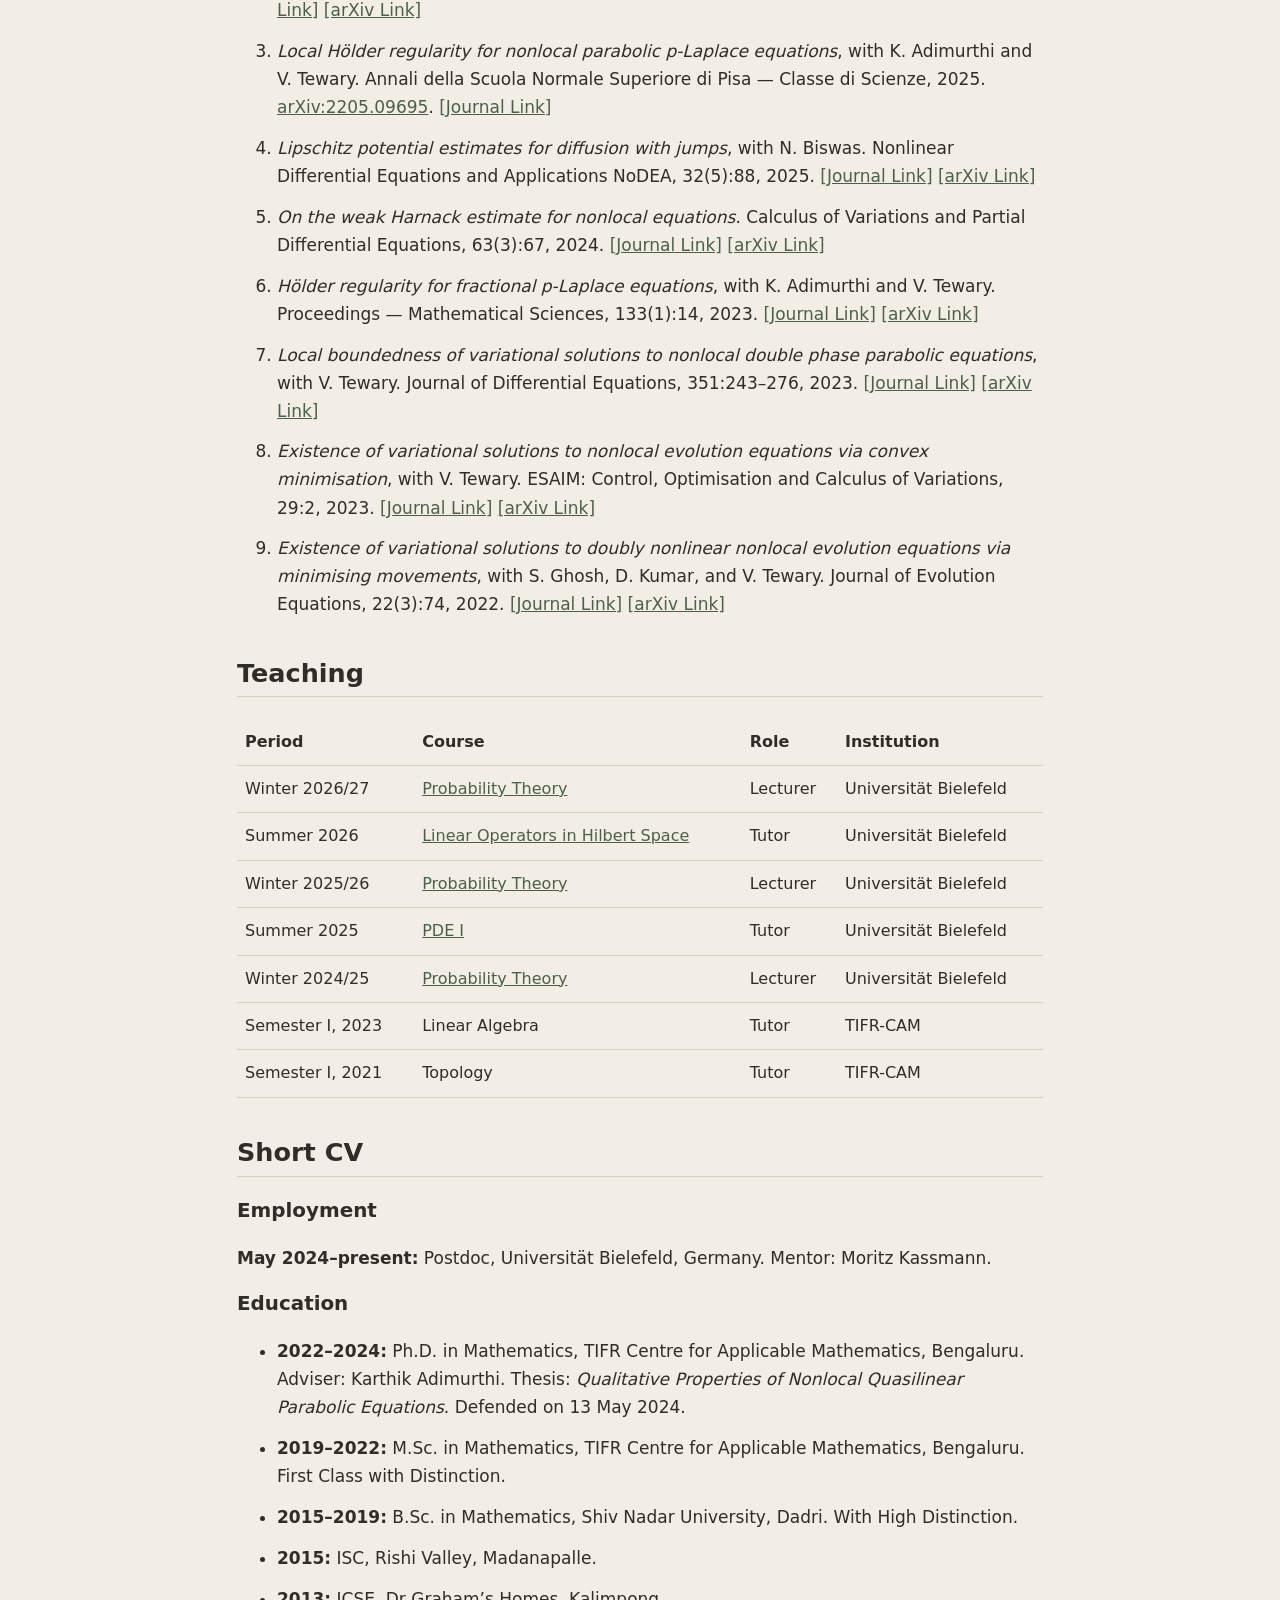
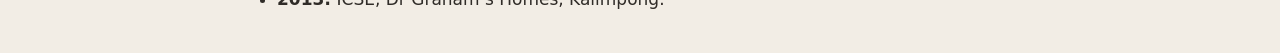
==== commit 262fee54: "Update hobbies paragraph" ====
--- a/index.html
+++ b/index.html
@@ -28,7 +28,7 @@
 <img class="profile-portrait" src="images/harsh-prasad-portrait.webp" alt="Portrait of Harsh Prasad" width="600" height="750" decoding="async">
 </div>
 <p>I am a PDE analyst mainly interested in regularity theory, which studies what can be said about an equation without solving it. This is important because most differential equations that arise in applications cannot be solved explicitly and even when an explicit solution is available, properties of interest in applications, such as positivity, decay, and zeros, may not be readily apparent from its representation.</p>
-<p>I spend my free time cooking vegan food, reading poetry, making music with my lovely guitar, hiking around the city and the surrounding forests, swimming, and dancing salsa caleña.</p>
+<p>I spend my free time cooking vegan food, reading and writing prose and poetry, making music with my lovely guitar, hiking around the city and the surrounding forests, swimming, and dancing salsa.</p>
 </section>
 <section id="publications">
 <h2>Publications</h2>
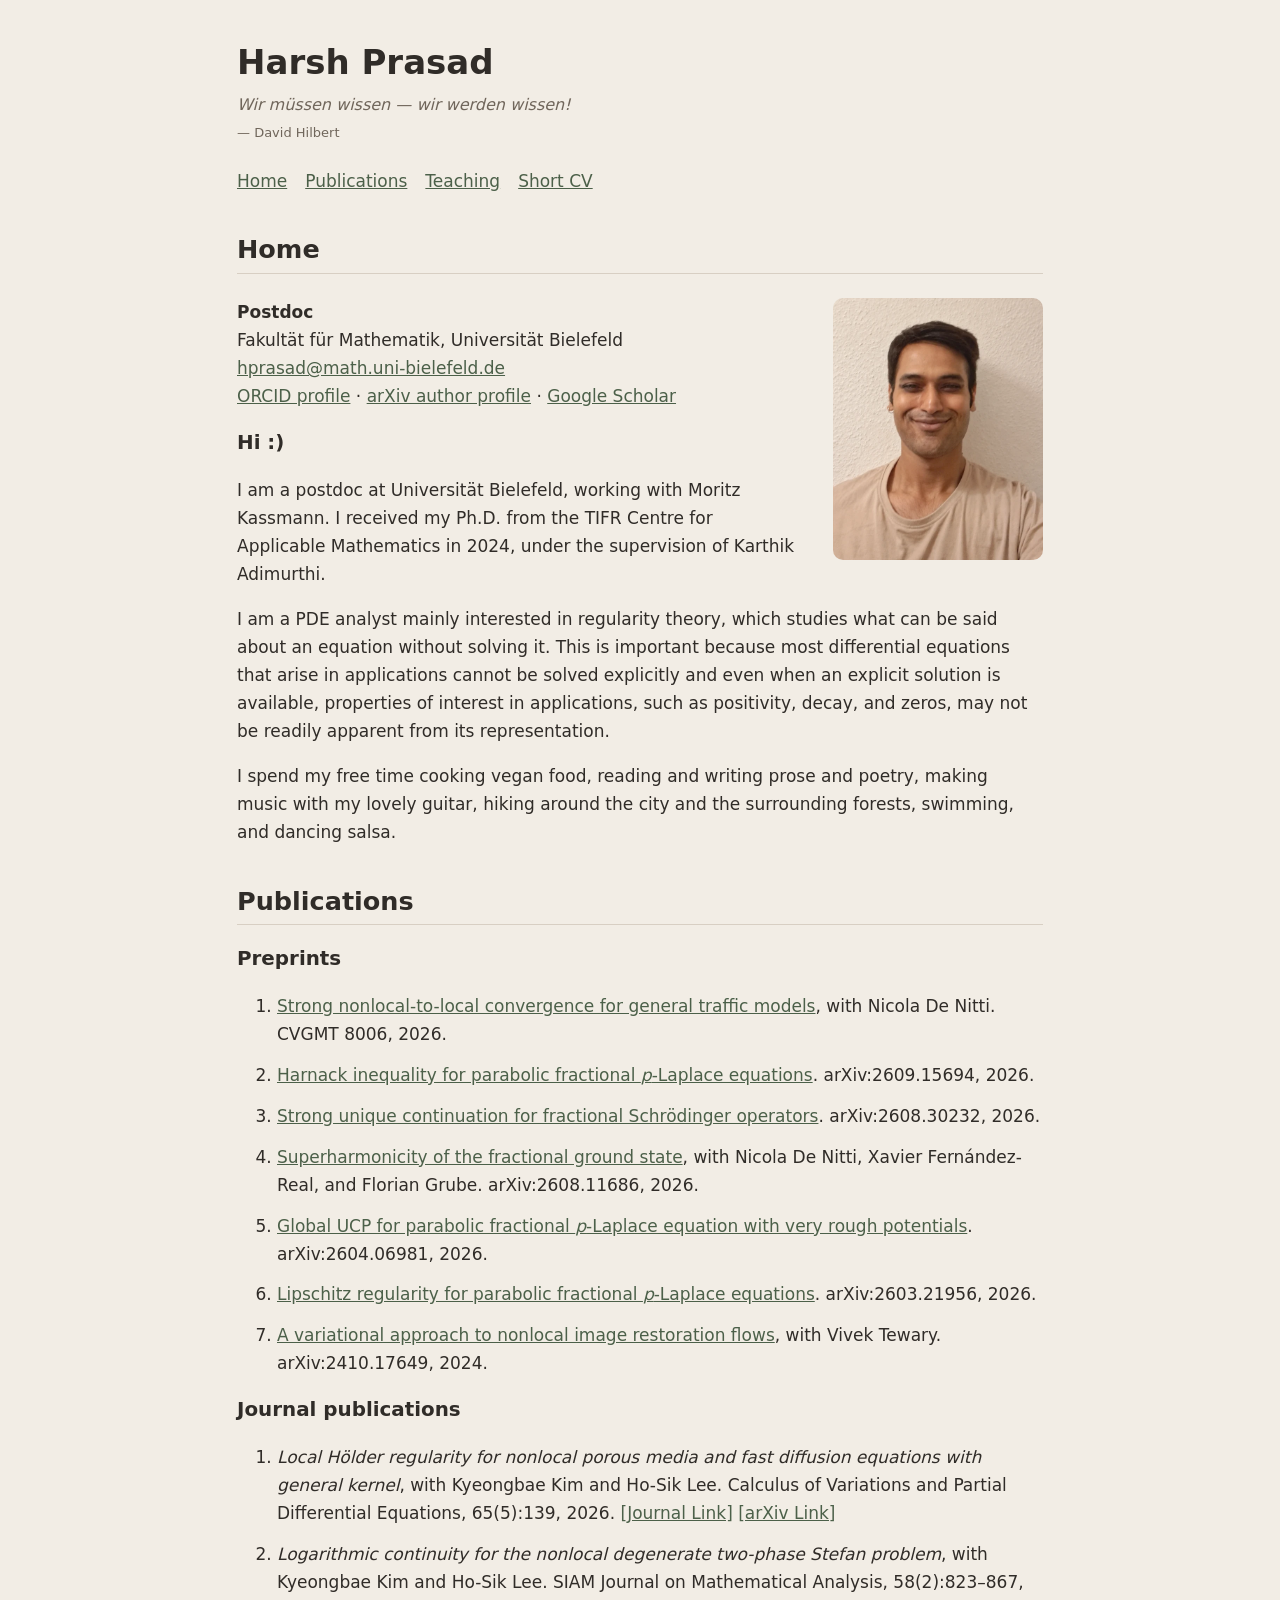
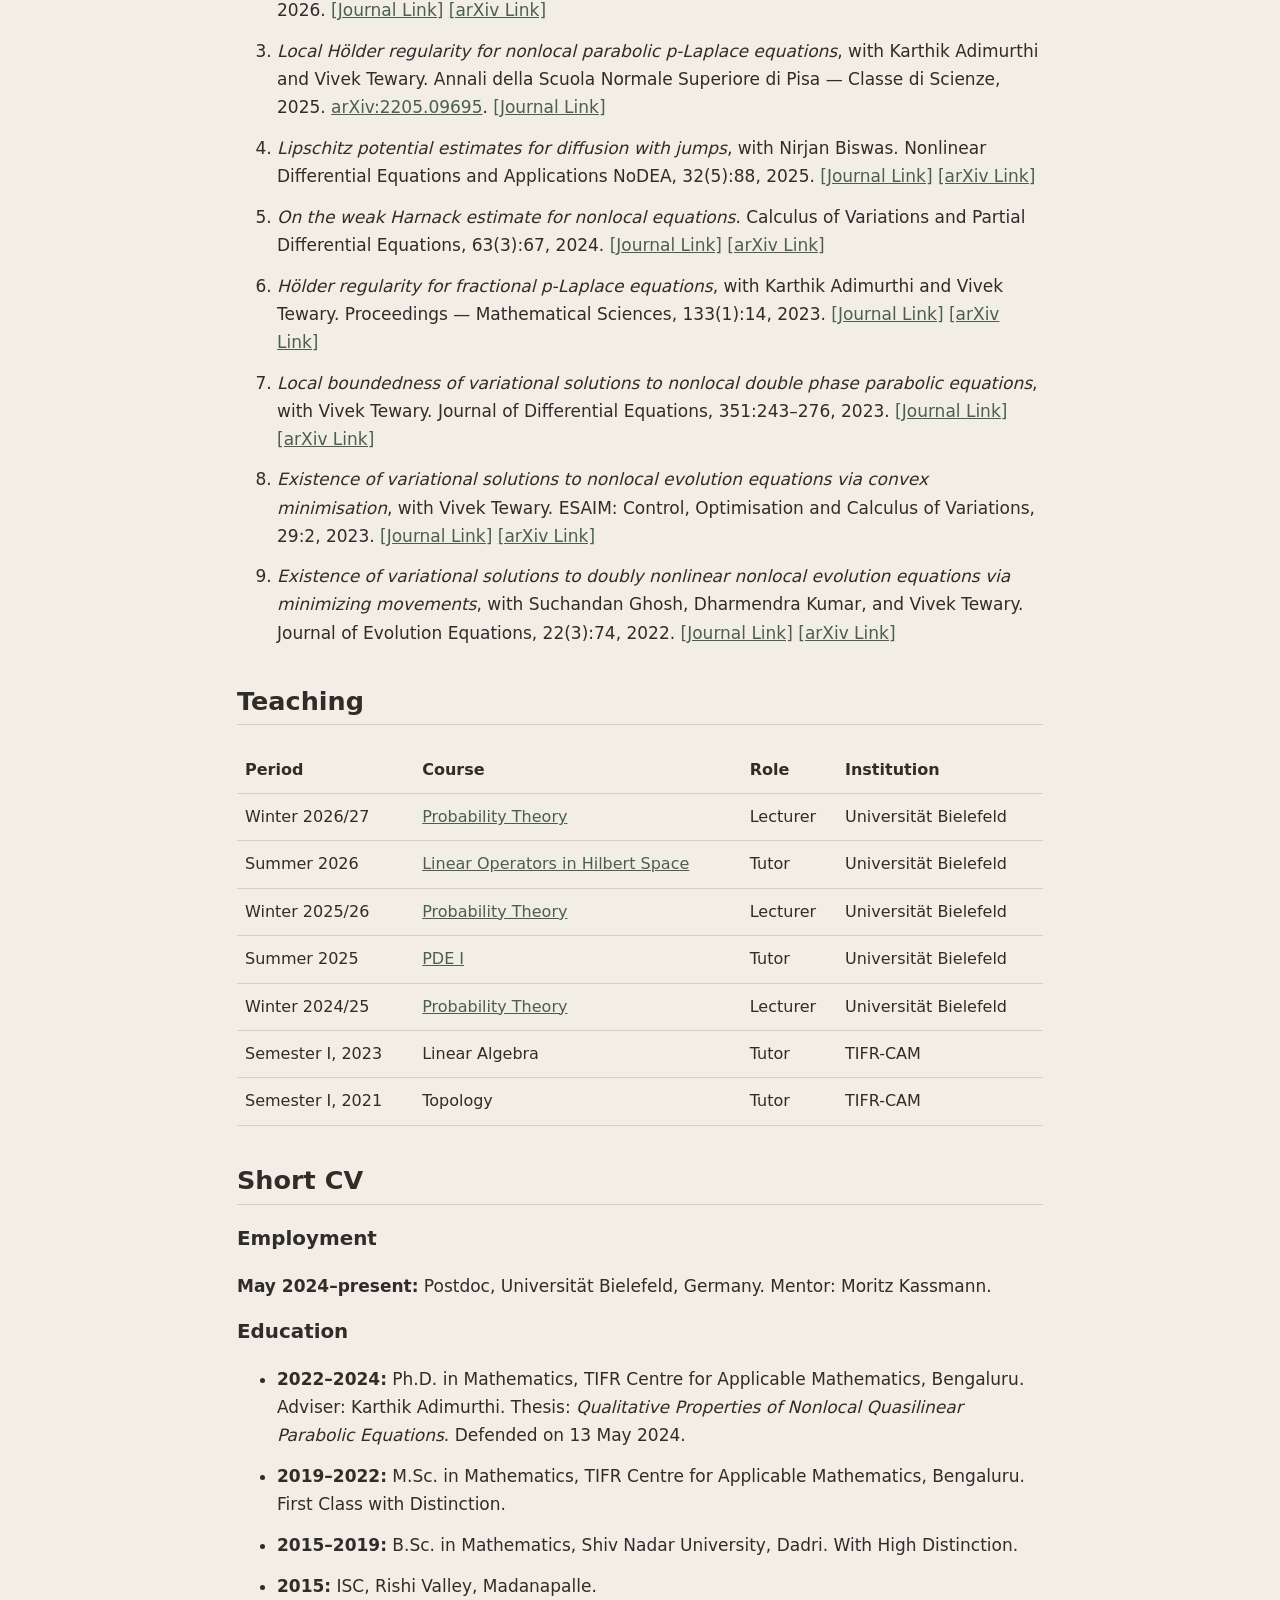
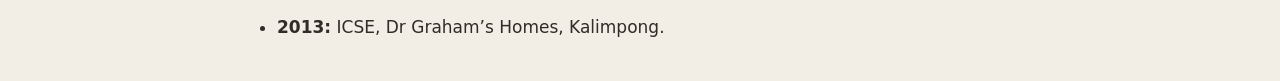
==== commit cc5b5743: "Use full coauthor names and restore minimizing in publication title" ====
--- a/index.html
+++ b/index.html
@@ -40,19 +40,19 @@
 <li><a href="https://arxiv.org/abs/2608.11686">Superharmonicity of the fractional ground state</a>, with Nicola De Nitti, Xavier Fernández-Real, and Florian Grube. arXiv:2608.11686, 2026.</li>
 <li><a href="https://arxiv.org/abs/2604.06981">Global UCP for parabolic fractional <i>p</i>-Laplace equation with very rough potentials</a>. arXiv:2604.06981, 2026.</li>
 <li><a href="https://arxiv.org/abs/2603.21956">Lipschitz regularity for parabolic fractional <i>p</i>-Laplace equations</a>. arXiv:2603.21956, 2026.</li>
-<li><a href="https://arxiv.org/abs/2410.17649">A variational approach to nonlocal image restoration flows</a>, with V. Tewary. arXiv:2410.17649, 2024.</li>
+<li><a href="https://arxiv.org/abs/2410.17649">A variational approach to nonlocal image restoration flows</a>, with Vivek Tewary. arXiv:2410.17649, 2024.</li>
 </ol>
 <h3>Journal publications</h3>
 <ol>
-<li><i>Local Hölder regularity for nonlocal porous media and fast diffusion equations with general kernel</i>, with K. Kim and H.-S. Lee. Calculus of Variations and Partial Differential Equations, 65(5):139, 2026. <a href="https://doi.org/10.1007/s00526-026-03306-4">[Journal Link]</a> <a href="https://arxiv.org/abs/2504.15735">[arXiv Link]</a></li>
-<li><i>Logarithmic continuity for the nonlocal degenerate two-phase Stefan problem</i>, with K. Kim and H.-S. Lee. SIAM Journal on Mathematical Analysis, 58(2):823–867, 2026. <a href="https://epubs.siam.org/doi/10.1137/25M1757770">[Journal Link]</a> <a href="https://arxiv.org/abs/2504.17383">[arXiv Link]</a></li>
-<li><i>Local Hölder regularity for nonlocal parabolic <i>p</i>-Laplace equations</i>, with K. Adimurthi and V. Tewary. Annali della Scuola Normale Superiore di Pisa — Classe di Scienze, 2025. <a href="https://arxiv.org/abs/2205.09695">arXiv:2205.09695</a>. <a href="https://journals.sns.it/index.php/annaliscienze/article/view/6906">[Journal Link]</a></li>
-<li><i>Lipschitz potential estimates for diffusion with jumps</i>, with N. Biswas. Nonlinear Differential Equations and Applications NoDEA, 32(5):88, 2025. <a href="https://doi.org/10.1007/s00030-025-01086-y">[Journal Link]</a> <a href="https://arxiv.org/abs/2307.02803">[arXiv Link]</a></li>
+<li><i>Local Hölder regularity for nonlocal porous media and fast diffusion equations with general kernel</i>, with Kyeongbae Kim and Ho-Sik Lee. Calculus of Variations and Partial Differential Equations, 65(5):139, 2026. <a href="https://doi.org/10.1007/s00526-026-03306-4">[Journal Link]</a> <a href="https://arxiv.org/abs/2504.15735">[arXiv Link]</a></li>
+<li><i>Logarithmic continuity for the nonlocal degenerate two-phase Stefan problem</i>, with Kyeongbae Kim and Ho-Sik Lee. SIAM Journal on Mathematical Analysis, 58(2):823–867, 2026. <a href="https://epubs.siam.org/doi/10.1137/25M1757770">[Journal Link]</a> <a href="https://arxiv.org/abs/2504.17383">[arXiv Link]</a></li>
+<li><i>Local Hölder regularity for nonlocal parabolic <i>p</i>-Laplace equations</i>, with Karthik Adimurthi and Vivek Tewary. Annali della Scuola Normale Superiore di Pisa — Classe di Scienze, 2025. <a href="https://arxiv.org/abs/2205.09695">arXiv:2205.09695</a>. <a href="https://journals.sns.it/index.php/annaliscienze/article/view/6906">[Journal Link]</a></li>
+<li><i>Lipschitz potential estimates for diffusion with jumps</i>, with Nirjan Biswas. Nonlinear Differential Equations and Applications NoDEA, 32(5):88, 2025. <a href="https://doi.org/10.1007/s00030-025-01086-y">[Journal Link]</a> <a href="https://arxiv.org/abs/2307.02803">[arXiv Link]</a></li>
 <li><i>On the weak Harnack estimate for nonlocal equations</i>. Calculus of Variations and Partial Differential Equations, 63(3):67, 2024. <a href="https://doi.org/10.1007/s00526-024-02670-3">[Journal Link]</a> <a href="https://arxiv.org/abs/2306.02933">[arXiv Link]</a></li>
-<li><i>Hölder regularity for fractional <i>p</i>-Laplace equations</i>, with K. Adimurthi and V. Tewary. Proceedings — Mathematical Sciences, 133(1):14, 2023. <a href="https://doi.org/10.1007/s12044-023-00734-6">[Journal Link]</a> <a href="https://arxiv.org/abs/2203.13082">[arXiv Link]</a></li>
-<li><i>Local boundedness of variational solutions to nonlocal double phase parabolic equations</i>, with V. Tewary. Journal of Differential Equations, 351:243–276, 2023. <a href="https://www.sciencedirect.com/science/article/pii/S002203962200746X">[Journal Link]</a> <a href="https://arxiv.org/abs/2112.02345">[arXiv Link]</a></li>
-<li><i>Existence of variational solutions to nonlocal evolution equations via convex minimisation</i>, with V. Tewary. ESAIM: Control, Optimisation and Calculus of Variations, 29:2, 2023. <a href="https://www.esaim-cocv.org/articles/cocv/abs/2023/01/cocv220147/cocv220147.html">[Journal Link]</a> <a href="https://arxiv.org/abs/2112.00402">[arXiv Link]</a></li>
-<li><i>Existence of variational solutions to doubly nonlinear nonlocal evolution equations via minimising movements</i>, with S. Ghosh, D. Kumar, and V. Tewary. Journal of Evolution Equations, 22(3):74, 2022. <a href="https://doi.org/10.1007/s00028-022-00834-2">[Journal Link]</a> <a href="https://arxiv.org/abs/2201.00634">[arXiv Link]</a></li>
+<li><i>Hölder regularity for fractional <i>p</i>-Laplace equations</i>, with Karthik Adimurthi and Vivek Tewary. Proceedings — Mathematical Sciences, 133(1):14, 2023. <a href="https://doi.org/10.1007/s12044-023-00734-6">[Journal Link]</a> <a href="https://arxiv.org/abs/2203.13082">[arXiv Link]</a></li>
+<li><i>Local boundedness of variational solutions to nonlocal double phase parabolic equations</i>, with Vivek Tewary. Journal of Differential Equations, 351:243–276, 2023. <a href="https://www.sciencedirect.com/science/article/pii/S002203962200746X">[Journal Link]</a> <a href="https://arxiv.org/abs/2112.02345">[arXiv Link]</a></li>
+<li><i>Existence of variational solutions to nonlocal evolution equations via convex minimisation</i>, with Vivek Tewary. ESAIM: Control, Optimisation and Calculus of Variations, 29:2, 2023. <a href="https://www.esaim-cocv.org/articles/cocv/abs/2023/01/cocv220147/cocv220147.html">[Journal Link]</a> <a href="https://arxiv.org/abs/2112.00402">[arXiv Link]</a></li>
+<li><i>Existence of variational solutions to doubly nonlinear nonlocal evolution equations via minimizing movements</i>, with Suchandan Ghosh, Dharmendra Kumar, and Vivek Tewary. Journal of Evolution Equations, 22(3):74, 2022. <a href="https://doi.org/10.1007/s00028-022-00834-2">[Journal Link]</a> <a href="https://arxiv.org/abs/2201.00634">[arXiv Link]</a></li>
 </ol>
 </section>
 <section id="teaching">
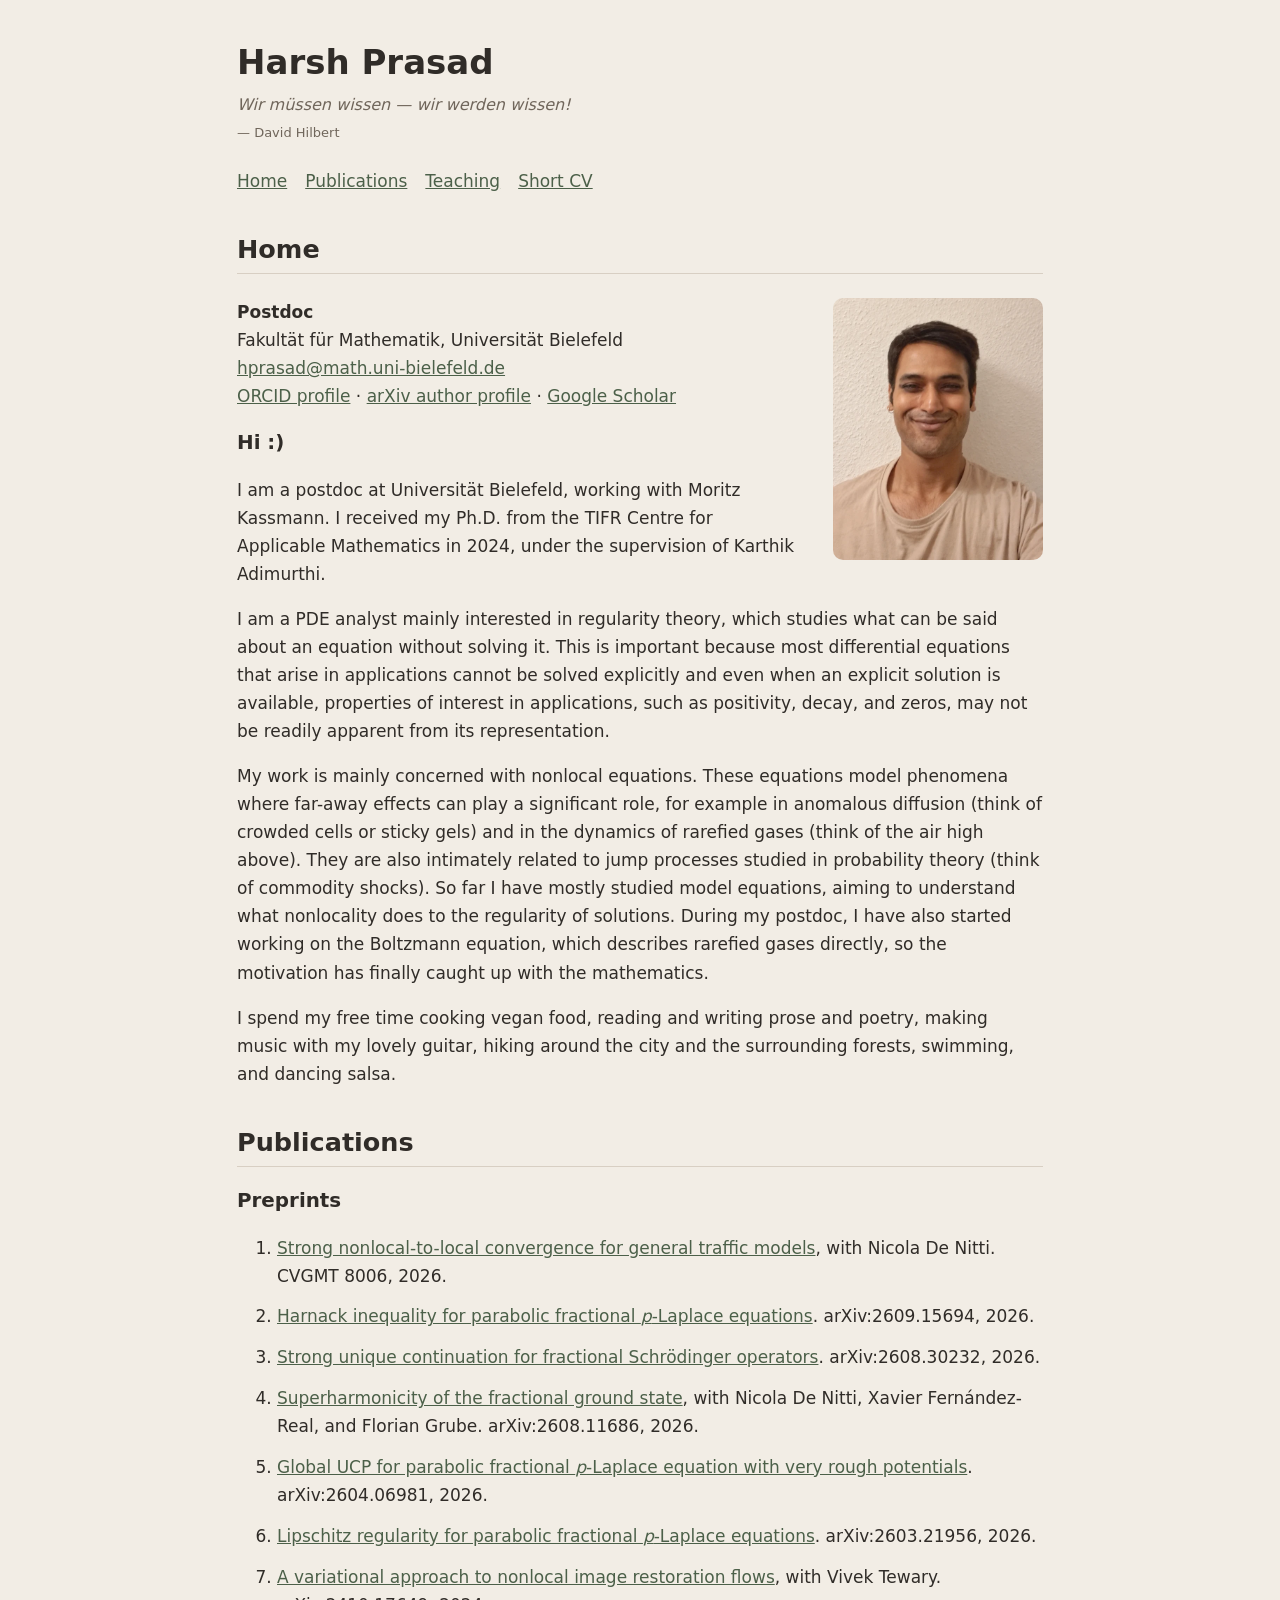
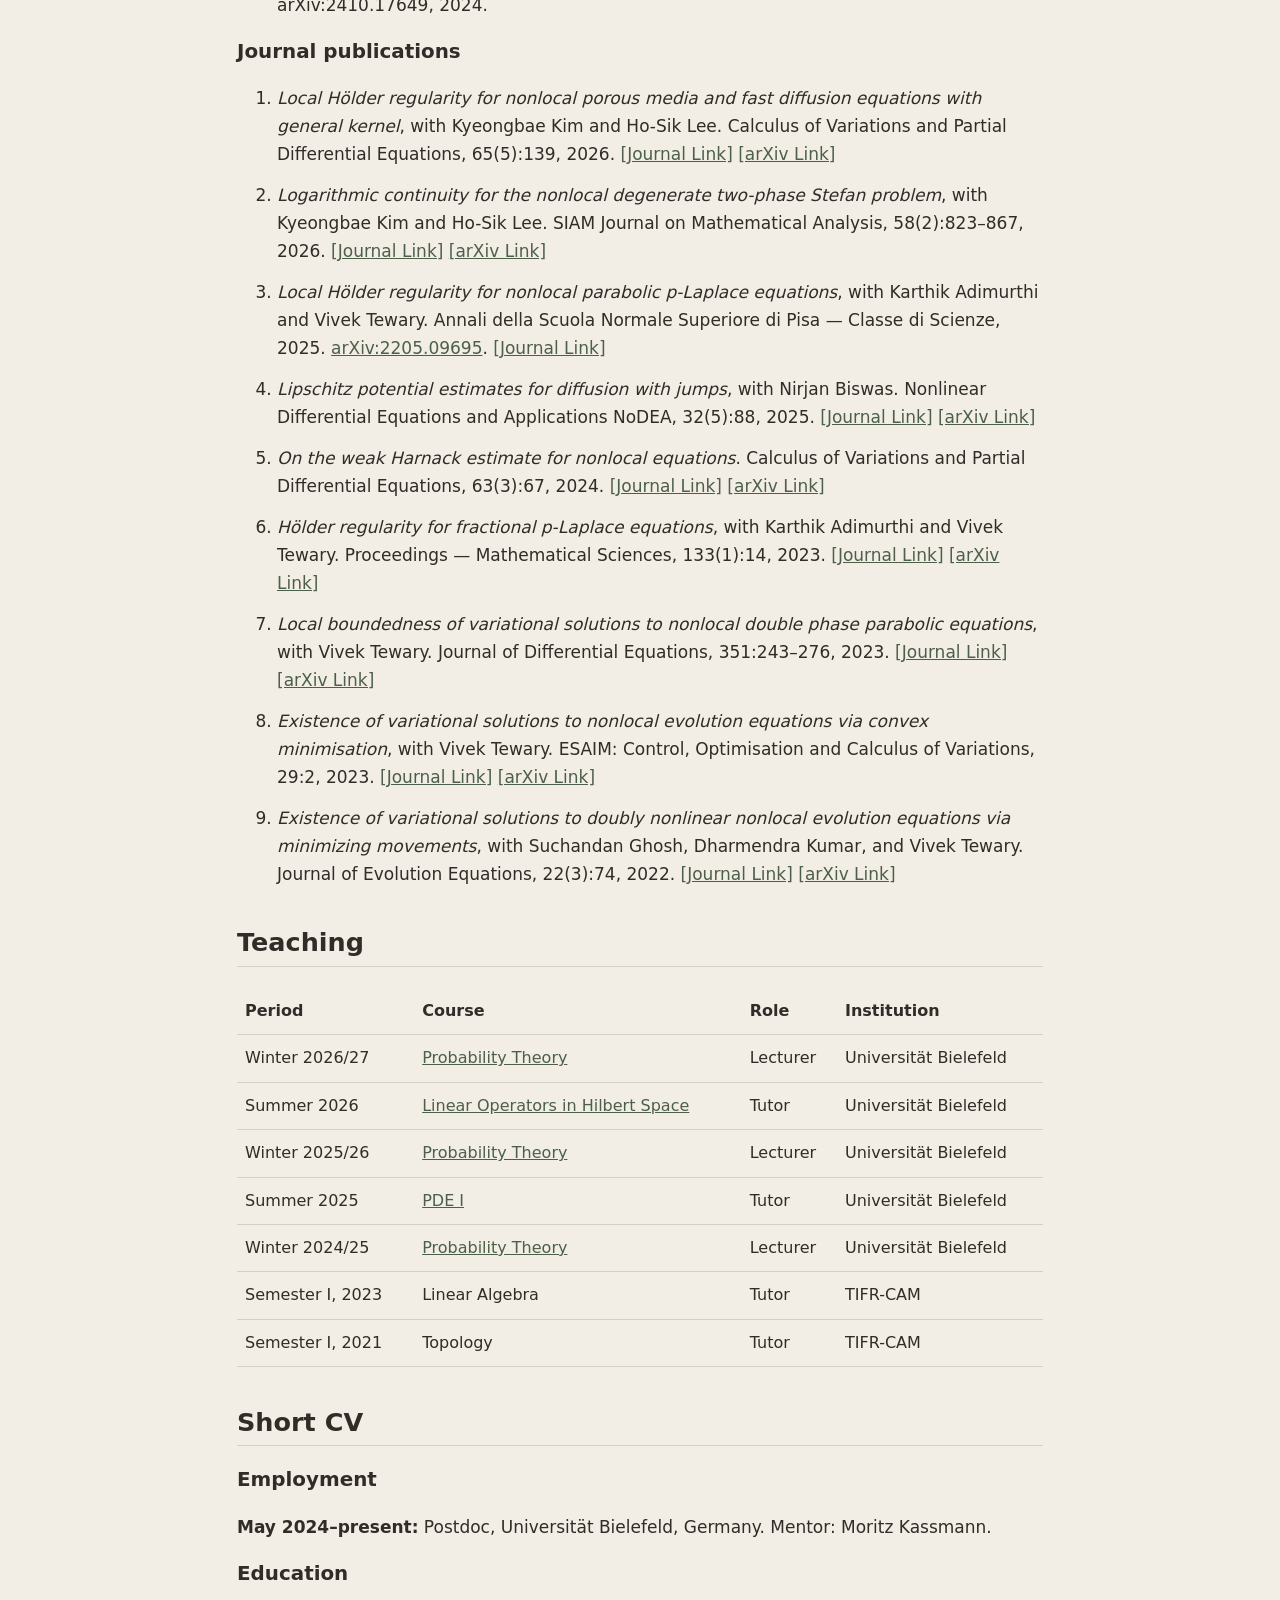
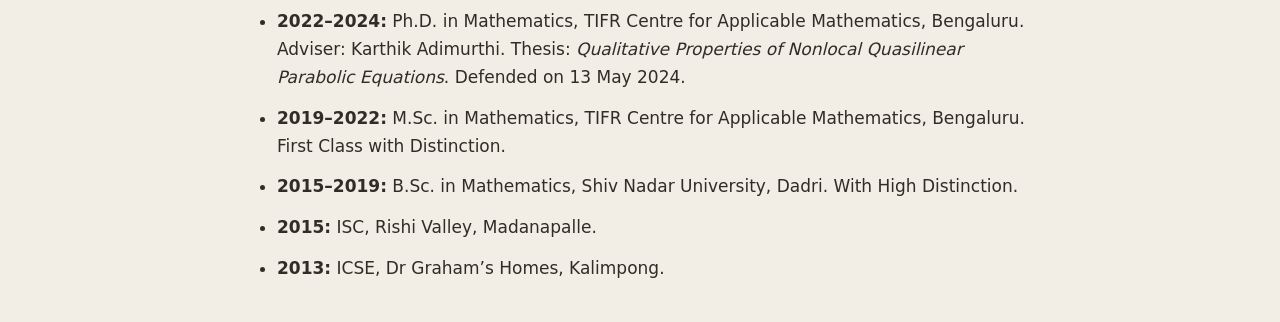
==== commit 48c8bffd: "Add research overview of nonlocal equations above hobbies" ====
--- a/index.html
+++ b/index.html
@@ -28,6 +28,7 @@
 <img class="profile-portrait" src="images/harsh-prasad-portrait.webp" alt="Portrait of Harsh Prasad" width="600" height="750" decoding="async">
 </div>
 <p>I am a PDE analyst mainly interested in regularity theory, which studies what can be said about an equation without solving it. This is important because most differential equations that arise in applications cannot be solved explicitly and even when an explicit solution is available, properties of interest in applications, such as positivity, decay, and zeros, may not be readily apparent from its representation.</p>
+<p>My work is mainly concerned with nonlocal equations. These equations model phenomena where far-away effects can play a significant role, for example in anomalous diffusion (think of crowded cells or sticky gels) and in the dynamics of rarefied gases (think of the air high above). They are also intimately related to jump processes studied in probability theory (think of commodity shocks). So far I have mostly studied model equations, aiming to understand what nonlocality does to the regularity of solutions. During my postdoc, I have also started working on the Boltzmann equation, which describes rarefied gases directly, so the motivation has finally caught up with the mathematics.</p>
 <p>I spend my free time cooking vegan food, reading and writing prose and poetry, making music with my lovely guitar, hiking around the city and the surrounding forests, swimming, and dancing salsa.</p>
 </section>
 <section id="publications">
